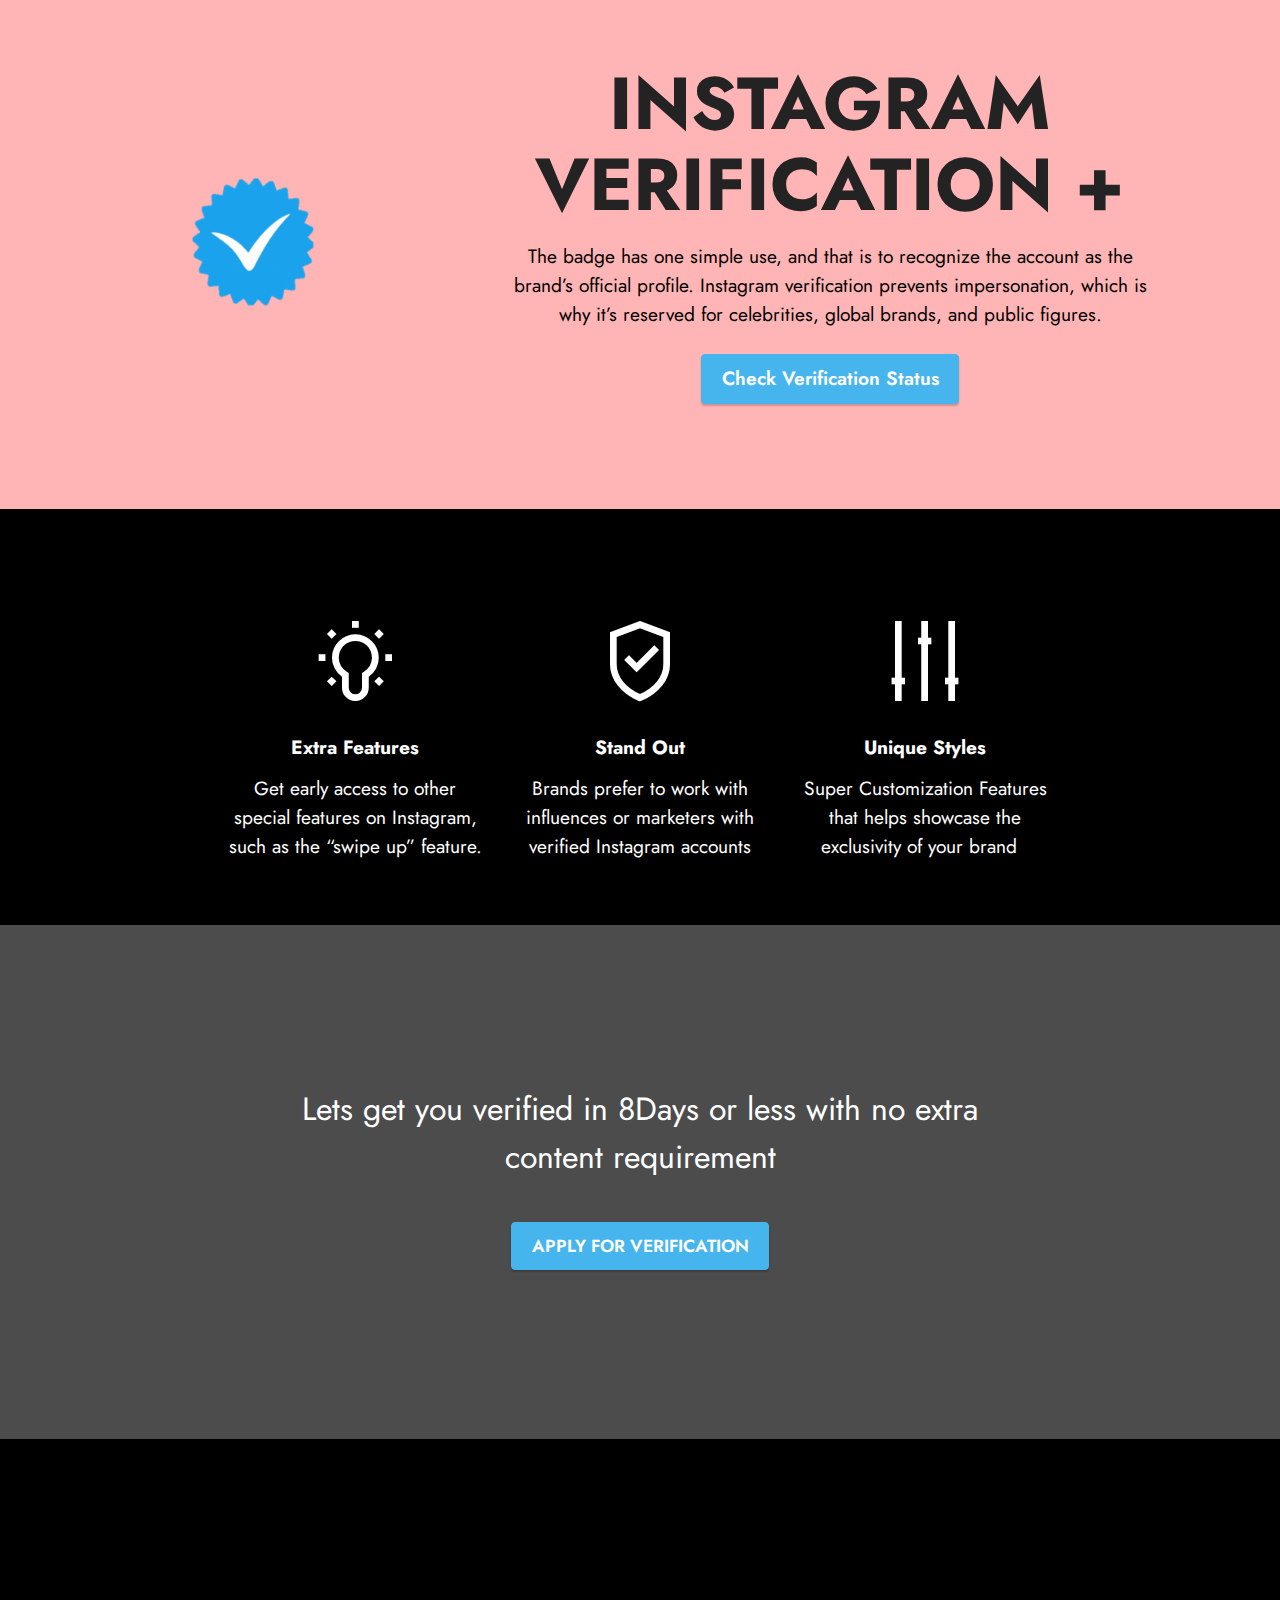
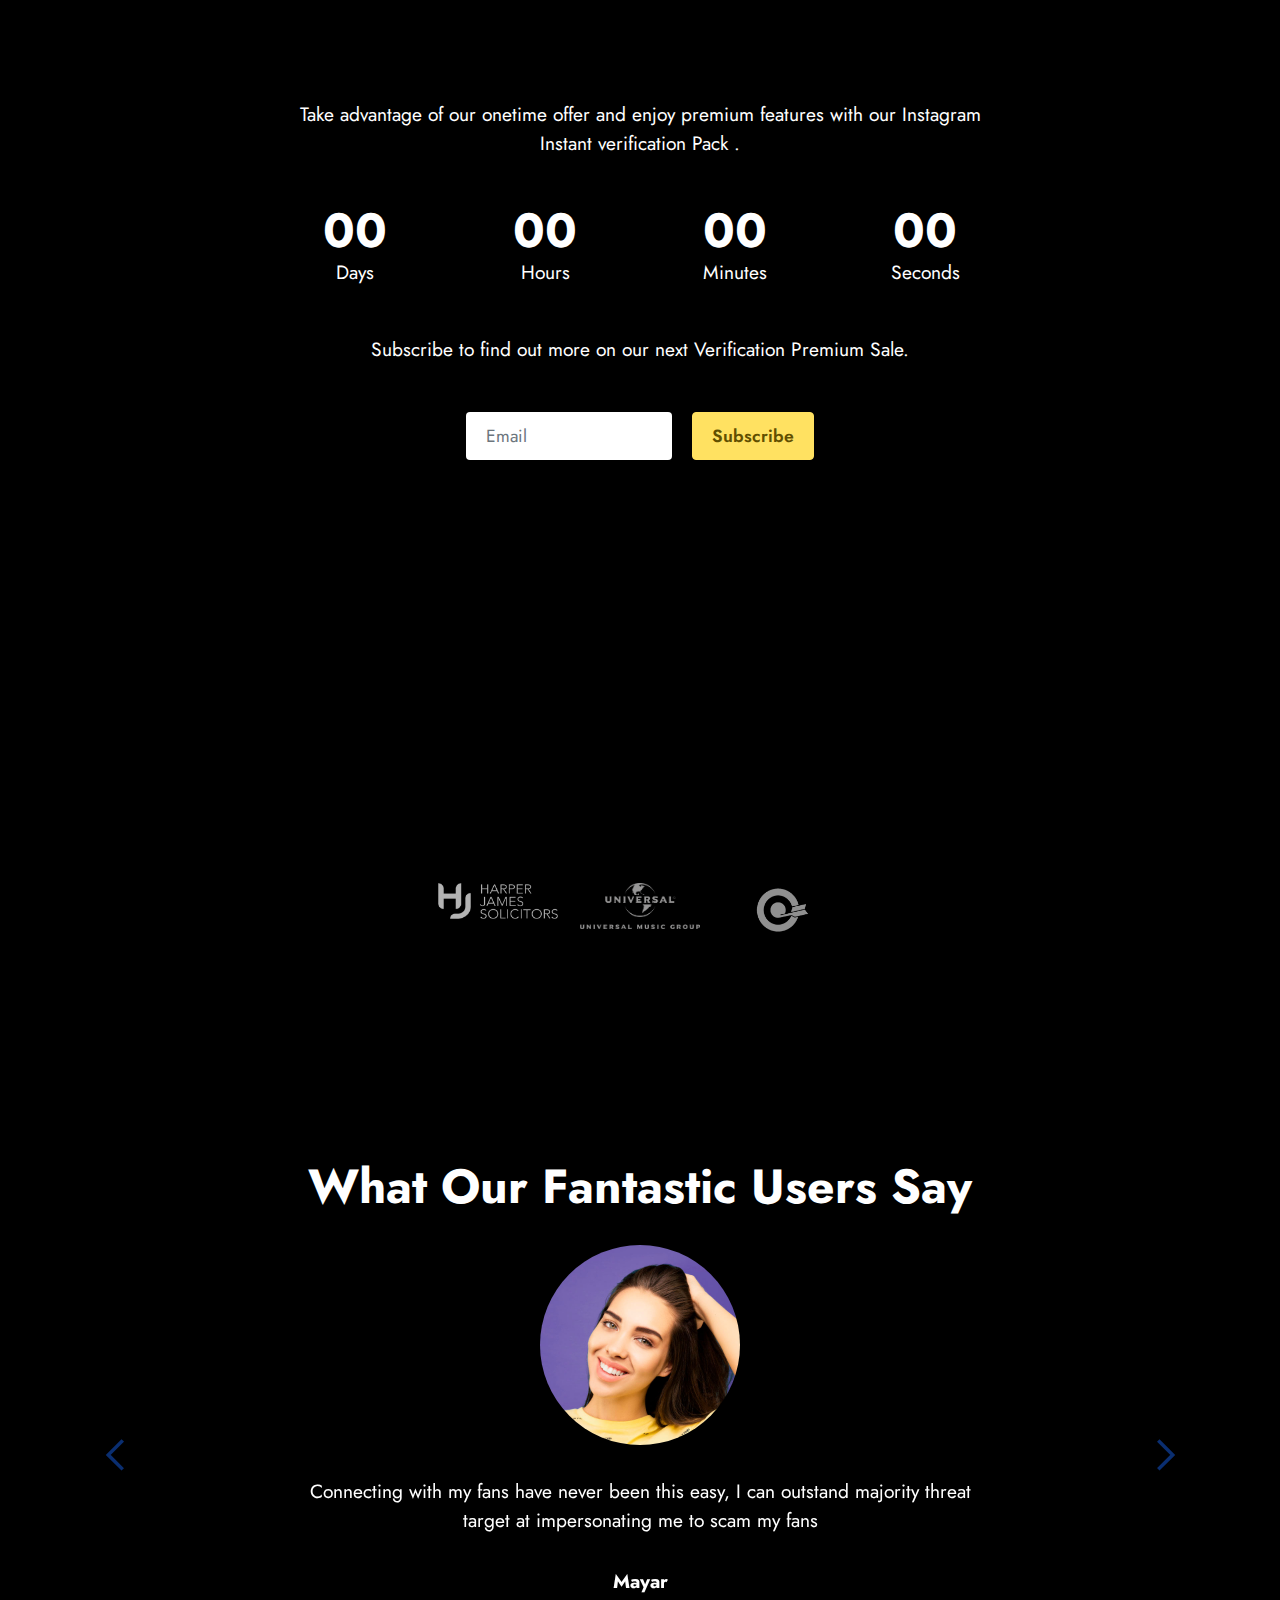
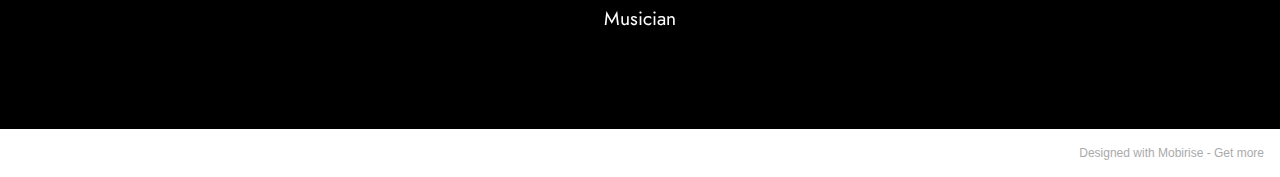
==== index.html @ bf33bb50 "." ====
<!DOCTYPE html>
<html  >
<head>
  <!-- Site made with Mobirise Website Builder v5.3.5, https://mobirise.com -->
  <meta charset="UTF-8">
  <meta http-equiv="X-UA-Compatible" content="IE=edge">
  <meta name="generator" content="Mobirise v5.3.5, mobirise.com">
  <meta name="twitter:card" content="summary_large_image"/>
  <meta name="twitter:image:src" content="assets/images/index-meta.png">
  <meta property="og:image" content="assets/images/index-meta.png">
  <meta name="twitter:title" content="Intagram Verification ">
  <meta name="viewport" content="width=device-width, initial-scale=1, minimum-scale=1">
  <link rel="shortcut icon" href="assets/images/picture1-128x127.png" type="image/x-icon">
  <meta name="description" content="The badge has one simple use, and that is to recognize the account as the brand’s official profile. Instagram verification prevents impersonation, which is why it’s reserved for celebrities, global brands, and public figures.">
  
  
  <title>Intagram Verification </title>
  <link rel="stylesheet" href="assets/web/assets/mobirise-icons2/mobirise2.css">
  <link rel="stylesheet" href="assets/tether/tether.min.css">
  <link rel="stylesheet" href="assets/bootstrap/css/bootstrap.min.css">
  <link rel="stylesheet" href="assets/bootstrap/css/bootstrap-grid.min.css">
  <link rel="stylesheet" href="assets/bootstrap/css/bootstrap-reboot.min.css">
  <link rel="stylesheet" href="assets/theme/css/style.css">
  <link rel="preload" href="https://fonts.googleapis.com/css2?family=Jost:ital,wght@0,400;0,700;1,400;1,700&display=swap&display=swap" as="style" onload="this.onload=null;this.rel='stylesheet'">
  <noscript><link rel="stylesheet" href="https://fonts.googleapis.com/css2?family=Jost:ital,wght@0,400;0,700;1,400;1,700&display=swap&display=swap"></noscript>
  <link rel="preload" as="style" href="assets/mobirise/css/mbr-additional.css"><link rel="stylesheet" href="assets/mobirise/css/mbr-additional.css" type="text/css">
  
  
  
  
</head>
<body>
  
  <section class="header11 cid-sweBhLH2R5" id="header11-7">

    

    

    <div class="container">
        <div class="row justify-content-center">
            <div class="col-12 col-md-4 image-wrapper">
                <img class="w-100" src="assets/images/11590487324f5c6zxnady-1.png" alt="Verification">
            </div>
            <div class="col-12 col-md">
                <div class="text-wrapper text-center">
                    <h1 class="mbr-section-title mbr-fonts-style mb-3 display-1"><strong>INSTAGRAM<br>VERIFICATION +</strong></h1>
                    <p class="mbr-text mbr-fonts-style display-7">
                        The badge has one simple use, and that is to recognize the account as the brand’s official profile. Instagram verification prevents impersonation, which is why it’s reserved for celebrities, global brands, and public figures. </p>
                    <div class="mbr-section-btn mt-3"><a class="btn btn-info display-7" href="page2.html">Check Verification Status</a></div>
                </div>
            </div>
        </div>
    </div>
</section>

<section class="features1 cid-sweuSsxlhl" id="features1-0">
    

    
    <div class="container">
        <div class="row">
            
        </div>
        <div class="row">
            <div class="card col-12 col-md-6 col-lg-3">
                <div class="card-wrapper">
                    <div class="card-box align-center">
                        <div class="iconfont-wrapper">
                            <span class="mbr-iconfont mobi-mbri-idea mobi-mbri"></span>
                        </div>
                        <h5 class="card-title mbr-fonts-style display-7"><strong>Extra Features</strong></h5>
                        <p class="card-text mbr-fonts-style display-7">Get early access to other special features on Instagram, such as the “swipe up” feature.</p>
                    </div>
                </div>
            </div>
            <div class="card col-12 col-md-6 col-lg-3">
                <div class="card-wrapper">
                    <div class="card-box align-center">
                        <div class="iconfont-wrapper">
                            <span class="mbr-iconfont mobi-mbri-protect mobi-mbri"></span>
                        </div>
                        <h5 class="card-title mbr-fonts-style display-7"><strong>Stand Out</strong></h5>
                        <p class="card-text mbr-fonts-style display-7">Brands prefer to work with influences or marketers with verified Instagram accounts</p>
                    </div>
                </div>
            </div>
            <div class="card col-12 col-md-6 col-lg-3">
                <div class="card-wrapper">
                    <div class="card-box align-center">
                        <div class="iconfont-wrapper">
                            <span class="mbr-iconfont mobi-mbri-setting-2 mobi-mbri"></span>
                        </div>
                        <h5 class="card-title mbr-fonts-style display-7"><strong>Unique Styles</strong></h5>
                        <p class="card-text mbr-fonts-style display-7">Super Customization Features that helps showcase the exclusivity of your brand &nbsp;</p>
                    </div>
                </div>
            </div>
            
        </div>
    </div>
</section>

<section class="info1 cid-sweuVwUJNT" id="info1-1">
    
    <div class="mbr-overlay" style="opacity: 0.7; background-color: rgb(0, 0, 0);"></div>
    <div class="align-center container">
        <div class="row justify-content-center">
            <div class="col-12 col-lg-8">
                <h3 class="mbr-section-title mb-4 mbr-fonts-style display-5">Lets get you verified in 8Days or less with no extra content requirement<br></h3>
                
                <div class="mbr-section-btn"><a class="btn btn-info display-4" href="mailto:gutierrezmandaa@gmail.com">APPLY FOR VERIFICATION</a></div>
            </div>
        </div>
    </div>
</section>

<section class="countdown2 cid-swevbRfDlM mbr-fullscreen" id="countdown2-3">
    
    
    <div class="container">
        <div class="row justify-content-center">
            <div class="col-lg-8">
                
                <h4 class="mbr-section-subtitle mb-5 align-center mbr-fonts-style display-7">
                    Take advantage of our onetime offer and enjoy premium features with our Instagram Instant verification Pack .
                </h4>
                <div class="countdown-cont align-center mb-5">
                    <div class="daysCountdown col-xs-3 col-sm-3 col-md-3" title="Days"></div>
                    <div class="hoursCountdown col-xs-3 col-sm-3 col-md-3" title="Hours"></div>
                    <div class="minutesCountdown col-xs-3 col-sm-3 col-md-3" title="Minutes"></div>
                    <div class="secondsCountdown col-xs-3 col-sm-3 col-md-3" title="Seconds"></div>
                    <div class="countdown" data-due-date="2021/06/01"></div>
                </div>
                <p class="mbr-text mb-5 align-center mbr-fonts-style display-7">
                    Subscribe to find out more on our next Verification Premium Sale.
                </p>
            </div>
        </div>
        <div class="row">
            <div class="col-lg-4 mx-auto mbr-form" data-form-type="formoid">
                <form action="https://mobirise.eu/" method="POST" class="mbr-form form-with-styler" data-form-title="Form Name"><input type="hidden" name="email" data-form-email="true" value="EGdia063Rw0+UST+ioC2AEDlQVV8vE3NuMStD+p2MCji7BIB396zD2YH1Yr4gT2q/GpYxyPbGnD/wjRY7hmR7cXfg3jsjH6S2QTeqIm91R8OqsA+Jtuam09vD1Bht96K">
                    <div class="row">
                        <div hidden="hidden" data-form-alert="" class="alert alert-success col-12">Thanks for filling out the form!</div>
                        <div hidden="hidden" data-form-alert-danger="" class="alert alert-danger col-12">Oops...! some problem!</div>
                    </div>
                    <div class="dragArea row">
                        <div class="col form-group" data-for="email">
                            <input type="text" name="email" placeholder="Email" data-form-field="email" class="form-control" required="required" value="" id="email-countdown2-3">
                        </div>
                        <div class="mbr-section-btn">
                            <button type="submit" class="btn btn-warning display-4">Subscribe</button>
                        </div>
                    </div>
                </form>
            </div>
        </div>
    </div>
</section>

<section class="clients1 cid-swevwurDUZ" id="clients1-5">
    
    <div class="images-container container">
        <div class="mbr-section-head">
            
            
            
        </div>
        <div class="row justify-content-center mt-4">
            <div class="col-md-3 card">
                <img src="assets/images/hj-solicitors-logo.png" alt="">
            </div>
            <div class="col-md-3 card">
                <img src="assets/images/universal-music-group-logo-58dbdb2e5f9b584683da4a22.png" alt="">
            </div>
            <div class="col-md-3 card">
                <img src="assets/images/258-2587564-rock-records-logok-record-label-logo.png" alt="">
            </div>
            
            
            
            
            
        </div>
    </div>
</section>

<section class="testimonails3 carousel slide testimonials-slider cid-swevug7YHD" data-interval="false" id="testimonials3-4">

    

    

    <div class="text-center container">
        <h3 class="mb-4 mbr-fonts-style display-2">
            <strong>What Our Fantastic Users Say</strong>
        </h3>

        <div class="carousel slide" role="listbox" data-pause="true" data-keyboard="false" data-ride="carousel" data-interval="3000">
            <div class="carousel-inner">
                
                
            <div class="carousel-item">
                    <div class="user col-md-8">
                        <div class="user_image">
                            <img src="assets/images/team3.jpg">
                        </div>
                        <div class="user_text mb-4">
                            <p class="mbr-fonts-style display-7">
                                Connecting with my fans have never been this easy, I can outstand majority threat target at impersonating me to scam my fans</p>
                        </div>
                        <div class="user_name mbr-fonts-style mb-2 display-7"><strong>Mayar</strong></div>
                        <div class="user_desk mbr-fonts-style display-7">Musician</div>
                    </div>
                </div><div class="carousel-item">
                    <div class="user col-md-8">
                        <div class="user_image">
                            <img src="assets/images/team2.jpg">
                        </div>
                        <div class="user_text mb-4">
                            <p class="mbr-fonts-style display-7">
                                While I needed to get my business grow, I was lacking authenticity and that alone was worth the whole bucks I paid ,this service has drastically impacted my business .</p>
                        </div>
                        <div class="user_name mbr-fonts-style mb-2 display-7">
                            <strong>Linda</strong>
                        </div>
                        <div class="user_desk mbr-fonts-style display-7">
                            Realtor</div>
                    </div>
                </div></div>

            <div class="carousel-controls">
                <a class="carousel-control-prev" role="button" data-slide="prev">
                    <span aria-hidden="true" class="mobi-mbri mobi-mbri-arrow-prev mbr-iconfont"></span>
                    <span class="sr-only">Previous</span>
                </a>

                <a class="carousel-control-next" role="button" data-slide="next">
                    <span aria-hidden="true" class="mobi-mbri mobi-mbri-arrow-next mbr-iconfont"></span>
                    <span class="sr-only">Next</span>
                </a>
            </div>
        </div>
    </div>
</section><section style="background-color: #fff; font-family: -apple-system, BlinkMacSystemFont, 'Segoe UI', 'Roboto', 'Helvetica Neue', Arial, sans-serif; color:#aaa; font-size:12px; padding: 0; align-items: center; display: flex;"><a href="https://mobirise.site/r" style="flex: 1 1; height: 3rem; padding-left: 1rem;"></a><p style="flex: 0 0 auto; margin:0; padding-right:1rem;">Designed with Mobirise - <a href="https://mobirise.site/m" style="color:#aaa;">Get more</a></p></section><script src="assets/web/assets/jquery/jquery.min.js"></script>  <script src="assets/popper/popper.min.js"></script>  <script src="assets/tether/tether.min.js"></script>  <script src="assets/bootstrap/js/bootstrap.min.js"></script>  <script src="assets/smoothscroll/smooth-scroll.js"></script>  <script src="assets/countdown/jquery.countdown.min.js"></script>  <script src="assets/bootstrapcarouselswipe/bootstrap-carousel-swipe.js"></script>  <script src="assets/mbr-testimonials-slider/mbr-testimonials-slider.js"></script>  <script src="assets/theme/js/script.js"></script>  <script src="assets/formoid/formoid.min.js"></script>  
  
  
</body>
</html>
---- assets/web/assets/mobirise-icons2/mobirise2.css ----
@font-face {
  font-family: 'Moririse2';
  font-display: swap;
  src:  url('mobirise2.eot?f2bix4');
  src:  url('mobirise2.eot?f2bix4#iefix') format('embedded-opentype'),
    url('mobirise2.ttf?f2bix4') format('truetype'),
    url('mobirise2.woff?f2bix4') format('woff'),
    url('mobirise2.svg?f2bix4#mobirise2') format('svg');
  font-weight: normal;
  font-style: normal;
}

[class^="mobi-"], [class*=" mobi-"] {
  /* use !important to prevent issues with browser extensions that change fonts */
  font-family: 'Moririse2' !important;
  speak: none;
  font-style: normal;
  font-weight: normal;
  font-variant: normal;
  text-transform: none;
  line-height: 1;

  /* Better Font Rendering =========== */
  -webkit-font-smoothing: antialiased;
  -moz-osx-font-smoothing: grayscale;
}

.mobi-mbri-add-submenu:before {
  content: "\e900";
}
.mobi-mbri-alert:before {
  content: "\e901";
}
.mobi-mbri-align-center:before {
  content: "\e902";
}
.mobi-mbri-align-justify:before {
  content: "\e903";
}
.mobi-mbri-align-left:before {
  content: "\e904";
}
.mobi-mbri-align-right:before {
  content: "\e905";
}
.mobi-mbri-android:before {
  content: "\e906";
}
.mobi-mbri-apple:before {
  content: "\e907";
}
.mobi-mbri-arrow-down:before {
  content: "\e908";
}
.mobi-mbri-arrow-next:before {
  content: "\e909";
}
.mobi-mbri-arrow-prev:before {
  content: "\e90a";
}
.mobi-mbri-arrow-up:before {
  content: "\e90b";
}
.mobi-mbri-bold:before {
  content: "\e90c";
}
.mobi-mbri-bookmark:before {
  content: "\e90d";
}
.mobi-mbri-bootstrap:before {
  content: "\e90e";
}
.mobi-mbri-briefcase:before {
  content: "\e90f";
}
.mobi-mbri-browse:before {
  content: "\e910";
}
.mobi-mbri-bulleted-list:before {
  content: "\e911";
}
.mobi-mbri-calendar:before {
  content: "\e912";
}
.mobi-mbri-camera:before {
  content: "\e913";
}
.mobi-mbri-cart-add:before {
  content: "\e914";
}
.mobi-mbri-cart-full:before {
  content: "\e915";
}
.mobi-mbri-cash:before {
  content: "\e916";
}
.mobi-mbri-change-style:before {
  content: "\e917";
}
.mobi-mbri-chat:before {
  content: "\e918";
}
.mobi-mbri-clock:before {
  content: "\e919";
}
.mobi-mbri-close:before {
  content: "\e91a";
}
.mobi-mbri-cloud:before {
  content: "\e91b";
}
.mobi-mbri-code:before {
  content: "\e91c";
}
.mobi-mbri-contact-form:before {
  content: "\e91d";
}
.mobi-mbri-credit-card:before {
  content: "\e91e";
}
.mobi-mbri-cursor-click:before {
  content: "\e91f";
}
.mobi-mbri-cust-feedback:before {
  content: "\e920";
}
.mobi-mbri-database:before {
  content: "\e921";
}
.mobi-mbri-delivery:before {
  content: "\e922";
}
.mobi-mbri-desktop:before {
  content: "\e923";
}
.mobi-mbri-devices:before {
  content: "\e924";
}
.mobi-mbri-down:before {
  content: "\e925";
}
.mobi-mbri-download-2:before {
  content: "\e926";
}
.mobi-mbri-download:before {
  content: "\e927";
}
.mobi-mbri-drag-n-drop-2:before {
  content: "\e928";
}
.mobi-mbri-drag-n-drop:before {
  content: "\e929";
}
.mobi-mbri-edit-2:before {
  content: "\e92a";
}
.mobi-mbri-edit:before {
  content: "\e92b";
}
.mobi-mbri-error:before {
  content: "\e92c";
}
.mobi-mbri-extension:before {
  content: "\e92d";
}
.mobi-mbri-features:before {
  content: "\e92e";
}
.mobi-mbri-file:before {
  content: "\e92f";
}
.mobi-mbri-flag:before {
  content: "\e930";
}
.mobi-mbri-folder:before {
  content: "\e931";
}
.mobi-mbri-gift:before {
  content: "\e932";
}
.mobi-mbri-github:before {
  content: "\e933";
}
.mobi-mbri-globe-2:before {
  content: "\e934";
}
.mobi-mbri-globe:before {
  content: "\e935";
}
.mobi-mbri-growing-chart:before {
  content: "\e936";
}
.mobi-mbri-hearth:before {
  content: "\e937";
}
.mobi-mbri-help:before {
  content: "\e938";
}
.mobi-mbri-home:before {
  content: "\e939";
}
.mobi-mbri-hot-cup:before {
  content: "\e93a";
}
.mobi-mbri-idea:before {
  content: "\e93b";
}
.mobi-mbri-image-gallery:before {
  content: "\e93c";
}
.mobi-mbri-image-slider:before {
  content: "\e93d";
}
.mobi-mbri-info:before {
  content: "\e93e";
}
.mobi-mbri-italic:before {
  content: "\e93f";
}
.mobi-mbri-key:before {
  content: "\e940";
}
.mobi-mbri-laptop:before {
  content: "\e941";
}
.mobi-mbri-layers:before {
  content: "\e942";
}
.mobi-mbri-left-right:before {
  content: "\e943";
}
.mobi-mbri-left:before {
  content: "\e944";
}
.mobi-mbri-letter:before {
  content: "\e945";
}
.mobi-mbri-like:before {
  content: "\e946";
}
.mobi-mbri-link:before {
  content: "\e947";
}
.mobi-mbri-lock:before {
  content: "\e948";
}
.mobi-mbri-login:before {
  content: "\e949";
}
.mobi-mbri-logout:before {
  content: "\e94a";
}
.mobi-mbri-magic-stick:before {
  content: "\e94b";
}
.mobi-mbri-map-pin:before {
  content: "\e94c";
}
.mobi-mbri-menu:before {
  content: "\e94d";
}
.mobi-mbri-mobile-2:before {
  content: "\e94e";
}
.mobi-mbri-mobile-horizontal:before {
  content: "\e94f";
}
.mobi-mbri-mobile:before {
  content: "\e950";
}
.mobi-mbri-mobirise:before {
  content: "\e951";
}
.mobi-mbri-more-horizontal:before {
  content: "\e952";
}
.mobi-mbri-more-vertical:before {
  content: "\e953";
}
.mobi-mbri-music:before {
  content: "\e954";
}
.mobi-mbri-new-file:before {
  content: "\e955";
}
.mobi-mbri-numbered-list:before {
  content: "\e956";
}
.mobi-mbri-opened-folder:before {
  content: "\e957";
}
.mobi-mbri-pages:before {
  content: "\e958";
}
.mobi-mbri-paper-plane:before {
  content: "\e959";
}
.mobi-mbri-paperclip:before {
  content: "\e95a";
}
.mobi-mbri-phone:before {
  content: "\e95b";
}
.mobi-mbri-photo:before {
  content: "\e95c";
}
.mobi-mbri-photos:before {
  content: "\e95d";
}
.mobi-mbri-pin:before {
  content: "\e95e";
}
.mobi-mbri-play:before {
  content: "\e95f";
}
.mobi-mbri-plus:before {
  content: "\e960";
}
.mobi-mbri-preview:before {
  content: "\e961";
}
.mobi-mbri-print:before {
  content: "\e962";
}
.mobi-mbri-protect:before {
  content: "\e963";
}
.mobi-mbri-question:before {
  content: "\e964";
}
.mobi-mbri-quote-left:before {
  content: "\e965";
}
.mobi-mbri-quote-right:before {
  content: "\e966";
}
.mobi-mbri-redo:before {
  content: "\e967";
}
.mobi-mbri-refresh:before {
  content: "\e968";
}
.mobi-mbri-responsive-2:before {
  content: "\e969";
}
.mobi-mbri-responsive:before {
  content: "\e96a";
}
.mobi-mbri-right:before {
  content: "\e96b";
}
.mobi-mbri-rocket:before {
  content: "\e96c";
}
.mobi-mbri-sad-face:before {
  content: "\e96d";
}
.mobi-mbri-sale:before {
  content: "\e96e";
}
.mobi-mbri-save:before {
  content: "\e96f";
}
.mobi-mbri-search:before {
  content: "\e970";
}
.mobi-mbri-setting-2:before {
  content: "\e971";
}
.mobi-mbri-setting-3:before {
  content: "\e972";
}
.mobi-mbri-setting:before {
  content: "\e973";
}
.mobi-mbri-share:before {
  content: "\e974";
}
.mobi-mbri-shopping-bag:before {
  content: "\e975";
}
.mobi-mbri-shopping-basket:before {
  content: "\e976";
}
.mobi-mbri-shopping-cart:before {
  content: "\e977";
}
.mobi-mbri-sites:before {
  content: "\e978";
}
.mobi-mbri-smile-face:before {
  content: "\e979";
}
.mobi-mbri-speed:before {
  content: "\e97a";
}
.mobi-mbri-star:before {
  content: "\e97b";
}
.mobi-mbri-success:before {
  content: "\e97c";
}
.mobi-mbri-sun:before {
  content: "\e97d";
}
.mobi-mbri-sun2:before {
  content: "\e97e";
}
.mobi-mbri-tablet-vertical:before {
  content: "\e97f";
}
.mobi-mbri-tablet:before {
  content: "\e980";
}
.mobi-mbri-target:before {
  content: "\e981";
}
.mobi-mbri-timer:before {
  content: "\e982";
}
.mobi-mbri-to-ftp:before {
  content: "\e983";
}
.mobi-mbri-to-local-drive:before {
  content: "\e984";
}
.mobi-mbri-touch-swipe:before {
  content: "\e985";
}
.mobi-mbri-touch:before {
  content: "\e986";
}
.mobi-mbri-trash:before {
  content: "\e987";
}
.mobi-mbri-underline:before {
  content: "\e988";
}
.mobi-mbri-undo:before {
  content: "\e989";
}
.mobi-mbri-unlink:before {
  content: "\e98a";
}
.mobi-mbri-unlock:before {
  content: "\e98b";
}
.mobi-mbri-up-down:before {
  content: "\e98c";
}
.mobi-mbri-up:before {
  content: "\e98d";
}
.mobi-mbri-update:before {
  content: "\e98e";
}
.mobi-mbri-upload-2:before {
  content: "\e98f";
}
.mobi-mbri-upload:before {
  content: "\e990";
}
.mobi-mbri-user-2:before {
  content: "\e991";
}
.mobi-mbri-user:before {
  content: "\e992";
}
.mobi-mbri-users:before {
  content: "\e993";
}
.mobi-mbri-video-play:before {
  content: "\e994";
}
.mobi-mbri-video:before {
  content: "\e995";
}
.mobi-mbri-watch:before {
  content: "\e996";
}
.mobi-mbri-website-theme-2:before {
  content: "\e997";
}
.mobi-mbri-website-theme:before {
  content: "\e998";
}
.mobi-mbri-wifi:before {
  content: "\e999";
}
.mobi-mbri-windows:before {
  content: "\e99a";
}
.mobi-mbri-zoom-in:before {
  content: "\e99b";
}
.mobi-mbri-zoom-out:before {
  content: "\e99c";
}
---- assets/theme/css/style.css ----
@charset "UTF-8";
section {
  background-color: #ffffff;
}

body {
  font-style: normal;
  line-height: 1.5;
  font-weight: 400;
  color: #232323;
  position: relative;
}

section,
.container,
.container-fluid {
  position: relative;
  word-wrap: break-word;
}

a.mbr-iconfont:hover {
  text-decoration: none;
}

.article .lead p,
.article .lead ul,
.article .lead ol,
.article .lead pre,
.article .lead blockquote {
  margin-bottom: 0;
}

a {
  font-style: normal;
  font-weight: 400;
  cursor: pointer;
}
a, a:hover {
  text-decoration: none;
}

.mbr-section-title {
  font-style: normal;
  line-height: 1.3;
}

.mbr-section-subtitle {
  line-height: 1.3;
}

.mbr-text {
  font-style: normal;
  line-height: 1.7;
}

h1,
h2,
h3,
h4,
h5,
h6,
.display-1,
.display-2,
.display-4,
.display-5,
.display-7,
span,
p,
a {
  line-height: 1;
  word-break: break-word;
  word-wrap: break-word;
  font-weight: 400;
}

b,
strong {
  font-weight: bold;
}

input:-webkit-autofill, input:-webkit-autofill:hover, input:-webkit-autofill:focus, input:-webkit-autofill:active {
  transition-delay: 9999s;
  -webkit-transition-property: background-color, color;
  transition-property: background-color, color;
}

textarea[type=hidden] {
  display: none;
}

section {
  background-position: 50% 50%;
  background-repeat: no-repeat;
  background-size: cover;
}
section .mbr-background-video,
section .mbr-background-video-preview {
  position: absolute;
  bottom: 0;
  left: 0;
  right: 0;
  top: 0;
}

.hidden {
  visibility: hidden;
}

.mbr-z-index20 {
  z-index: 20;
}

/*! Base colors */
.mbr-white {
  color: #ffffff;
}

.mbr-black {
  color: #111111;
}

.mbr-bg-white {
  background-color: #ffffff;
}

.mbr-bg-black {
  background-color: #000000;
}

/*! Text-aligns */
.align-left {
  text-align: left;
}

.align-center {
  text-align: center;
}

.align-right {
  text-align: right;
}

/*! Font-weight  */
.mbr-light {
  font-weight: 300;
}

.mbr-regular {
  font-weight: 400;
}

.mbr-semibold {
  font-weight: 500;
}

.mbr-bold {
  font-weight: 700;
}

/*! Media  */
.media-content {
  flex-basis: 100%;
}

.media-container-row {
  display: flex;
  flex-direction: row;
  flex-wrap: wrap;
  justify-content: center;
  align-content: center;
  align-items: start;
}
.media-container-row .media-size-item {
  width: 400px;
}

.media-container-column {
  display: flex;
  flex-direction: column;
  flex-wrap: wrap;
  justify-content: center;
  align-content: center;
  align-items: stretch;
}
.media-container-column > * {
  width: 100%;
}

@media (min-width: 992px) {
  .media-container-row {
    flex-wrap: nowrap;
  }
}
figure {
  margin-bottom: 0;
  overflow: hidden;
}

figure[mbr-media-size] {
  transition: width 0.1s;
}

img,
iframe {
  display: block;
  width: 100%;
}

.card {
  background-color: transparent;
  border: none;
}

.card-box {
  width: 100%;
}

.card-img {
  text-align: center;
  flex-shrink: 0;
  -webkit-flex-shrink: 0;
}

.media {
  max-width: 100%;
  margin: 0 auto;
}

.mbr-figure {
  align-self: center;
}

.media-container > div {
  max-width: 100%;
}

.mbr-figure img,
.card-img img {
  width: 100%;
}

@media (max-width: 991px) {
  .media-size-item {
    width: auto !important;
  }

  .media {
    width: auto;
  }

  .mbr-figure {
    width: 100% !important;
  }
}
/*! Buttons */
.mbr-section-btn {
  margin-left: -0.6rem;
  margin-right: -0.6rem;
  font-size: 0;
}

.btn {
  font-weight: 600;
  border-width: 1px;
  font-style: normal;
  margin: 0.6rem 0.6rem;
  white-space: normal;
  transition: all 0.2s ease-in-out;
  display: inline-flex;
  align-items: center;
  justify-content: center;
  word-break: break-word;
}

.btn-sm {
  font-weight: 600;
  letter-spacing: 0px;
  transition: all 0.3s ease-in-out;
}

.btn-md {
  font-weight: 600;
  letter-spacing: 0px;
  transition: all 0.3s ease-in-out;
}

.btn-lg {
  font-weight: 600;
  letter-spacing: 0px;
  transition: all 0.3s ease-in-out;
}

.btn-form {
  margin: 0;
}
.btn-form:hover {
  cursor: pointer;
}

nav .mbr-section-btn {
  margin-left: 0rem;
  margin-right: 0rem;
}

/*! Btn icon margin */
.btn .mbr-iconfont,
.btn.btn-sm .mbr-iconfont {
  order: 1;
  cursor: pointer;
  margin-left: 0.5rem;
  vertical-align: sub;
}

.btn.btn-md .mbr-iconfont,
.btn.btn-md .mbr-iconfont {
  margin-left: 0.8rem;
}

.mbr-regular {
  font-weight: 400;
}

.mbr-semibold {
  font-weight: 500;
}

.mbr-bold {
  font-weight: 700;
}

[type=submit] {
  -webkit-appearance: none;
}

/*! Full-screen */
.mbr-fullscreen .mbr-overlay {
  min-height: 100vh;
}

.mbr-fullscreen {
  display: flex;
  display: -moz-flex;
  display: -ms-flex;
  display: -o-flex;
  align-items: center;
  min-height: 100vh;
  padding-top: 3rem;
  padding-bottom: 3rem;
}

/*! Map */
.map {
  height: 25rem;
  position: relative;
}
.map iframe {
  width: 100%;
  height: 100%;
}

/*! Scroll to top arrow */
.mbr-arrow-up {
  bottom: 25px;
  right: 90px;
  position: fixed;
  text-align: right;
  z-index: 5000;
  color: #ffffff;
  font-size: 22px;
}

.mbr-arrow-up a {
  background: rgba(0, 0, 0, 0.2);
  border-radius: 50%;
  color: #fff;
  display: inline-block;
  height: 60px;
  width: 60px;
  border: 2px solid #fff;
  outline-style: none !important;
  position: relative;
  text-decoration: none;
  transition: all 0.3s ease-in-out;
  cursor: pointer;
  text-align: center;
}
.mbr-arrow-up a:hover {
  background-color: rgba(0, 0, 0, 0.4);
}
.mbr-arrow-up a i {
  line-height: 60px;
}

.mbr-arrow-up-icon {
  display: block;
  color: #fff;
}

.mbr-arrow-up-icon::before {
  content: "›";
  display: inline-block;
  font-family: serif;
  font-size: 22px;
  line-height: 1;
  font-style: normal;
  position: relative;
  top: 6px;
  left: -4px;
  transform: rotate(-90deg);
}

/*! Arrow Down */
.mbr-arrow {
  position: absolute;
  bottom: 45px;
  left: 50%;
  width: 60px;
  height: 60px;
  cursor: pointer;
  background-color: rgba(80, 80, 80, 0.5);
  border-radius: 50%;
  transform: translateX(-50%);
}
@media (max-width: 767px) {
  .mbr-arrow {
    display: none;
  }
}
.mbr-arrow > a {
  display: inline-block;
  text-decoration: none;
  outline-style: none;
  -webkit-animation: arrowdown 1.7s ease-in-out infinite;
          animation: arrowdown 1.7s ease-in-out infinite;
  color: #ffffff;
}
.mbr-arrow > a > i {
  position: absolute;
  top: -2px;
  left: 15px;
  font-size: 2rem;
}

#scrollToTop a i::before {
  content: "";
  position: absolute;
  display: block;
  border-bottom: 2.5px solid #fff;
  border-left: 2.5px solid #fff;
  width: 27.8%;
  height: 27.8%;
  left: 50%;
  top: 51%;
  transform: translateY(-30%) translateX(-50%) rotate(135deg);
}

@keyframes arrowdown {
  0% {
    transform: translateY(0px);
  }
  50% {
    transform: translateY(-5px);
  }
  100% {
    transform: translateY(0px);
  }
}
@-webkit-keyframes arrowdown {
  0% {
    transform: translateY(0px);
  }
  50% {
    transform: translateY(-5px);
  }
  100% {
    transform: translateY(0px);
  }
}
@media (max-width: 500px) {
  .mbr-arrow-up {
    left: 0;
    right: 0;
    text-align: center;
  }
}
/*Gradients animation*/
@keyframes gradient-animation {
  from {
    background-position: 0% 100%;
    -webkit-animation-timing-function: ease-in-out;
            animation-timing-function: ease-in-out;
  }
  to {
    background-position: 100% 0%;
    -webkit-animation-timing-function: ease-in-out;
            animation-timing-function: ease-in-out;
  }
}
@-webkit-keyframes gradient-animation {
  from {
    background-position: 0% 100%;
    -webkit-animation-timing-function: ease-in-out;
            animation-timing-function: ease-in-out;
  }
  to {
    background-position: 100% 0%;
    -webkit-animation-timing-function: ease-in-out;
            animation-timing-function: ease-in-out;
  }
}
.bg-gradient {
  background-size: 200% 200%;
  animation: gradient-animation 5s infinite alternate;
  -webkit-animation: gradient-animation 5s infinite alternate;
}

.menu .navbar-brand {
  display: -webkit-flex;
}
.menu .navbar-brand span {
  display: flex;
  display: -webkit-flex;
}
.menu .navbar-brand .navbar-caption-wrap {
  display: -webkit-flex;
}
.menu .navbar-brand .navbar-logo img {
  display: -webkit-flex;
  width: auto;
}
@media (min-width: 768px) and (max-width: 991px) {
  .menu .navbar-toggleable-sm .navbar-nav {
    display: -ms-flexbox;
  }
}
@media (max-width: 991px) {
  .menu .navbar-collapse {
    max-height: 93.5vh;
  }
  .menu .navbar-collapse.show {
    overflow: auto;
  }
}
@media (min-width: 992px) {
  .menu .navbar-nav.nav-dropdown {
    display: -webkit-flex;
  }
  .menu .navbar-toggleable-sm .navbar-collapse {
    display: -webkit-flex !important;
  }
  .menu .collapsed .navbar-collapse {
    max-height: 93.5vh;
  }
  .menu .collapsed .navbar-collapse.show {
    overflow: auto;
  }
}
@media (max-width: 767px) {
  .menu .navbar-collapse {
    max-height: 80vh;
  }
}

.nav-link .mbr-iconfont {
  margin-right: 0.5rem;
}

.navbar {
  display: -webkit-flex;
  -webkit-flex-wrap: wrap;
  -webkit-align-items: center;
  -webkit-justify-content: space-between;
}

.navbar-collapse {
  -webkit-flex-basis: 100%;
  -webkit-flex-grow: 1;
  -webkit-align-items: center;
}

.nav-dropdown .link {
  padding: 0.667em 1.667em !important;
  margin: 0 !important;
}

.nav {
  display: -webkit-flex;
  -webkit-flex-wrap: wrap;
}

.row {
  display: -webkit-flex;
  -webkit-flex-wrap: wrap;
}

.justify-content-center {
  -webkit-justify-content: center;
}

.form-inline {
  display: -webkit-flex;
}

.card-wrapper {
  -webkit-flex: 1;
}

.carousel-control {
  z-index: 10;
  display: -webkit-flex;
}

.carousel-controls {
  display: -webkit-flex;
}

.media {
  display: -webkit-flex;
}

.form-group:focus {
  outline: none;
}

.jq-selectbox__select {
  padding: 7px 0;
  position: relative;
}

.jq-selectbox__dropdown {
  overflow: hidden;
  border-radius: 10px;
  position: absolute;
  top: 100%;
  left: 0 !important;
  width: 100% !important;
}

.jq-selectbox__trigger-arrow {
  right: 0;
  transform: translateY(-50%);
}

.jq-selectbox li {
  padding: 1.07em 0.5em;
}

input[type=range] {
  padding-left: 0 !important;
  padding-right: 0 !important;
}

.modal-dialog,
.modal-content {
  height: 100%;
}

.modal-dialog .carousel-inner {
  height: calc(100vh - 1.75rem);
}
@media (max-width: 575px) {
  .modal-dialog .carousel-inner {
    height: calc(100vh - 1rem);
  }
}

.carousel-item {
  text-align: center;
}

.carousel-item img {
  margin: auto;
}

.navbar-toggler {
  align-self: flex-start;
  padding: 0.25rem 0.75rem;
  font-size: 1.25rem;
  line-height: 1;
  background: transparent;
  border: 1px solid transparent;
  border-radius: 0.25rem;
}

.navbar-toggler:focus,
.navbar-toggler:hover {
  text-decoration: none;
}

.navbar-toggler-icon {
  display: inline-block;
  width: 1.5em;
  height: 1.5em;
  vertical-align: middle;
  content: "";
  background: no-repeat center center;
  background-size: 100% 100%;
}

.navbar-toggler-left {
  position: absolute;
  left: 1rem;
}

.navbar-toggler-right {
  position: absolute;
  right: 1rem;
}

.card-img {
  width: auto;
}

.menu .navbar.collapsed:not(.beta-menu) {
  flex-direction: column;
}

.carousel-item.active,
.carousel-item-next,
.carousel-item-prev {
  display: flex;
}

.note-air-layout .dropup .dropdown-menu,
.note-air-layout .navbar-fixed-bottom .dropdown .dropdown-menu {
  bottom: initial !important;
}

html,
body {
  height: auto;
  min-height: 100vh;
}

.dropup .dropdown-toggle::after {
  display: none;
}

.form-asterisk {
  font-family: initial;
  position: absolute;
  top: -2px;
  font-weight: normal;
}

.form-control-label {
  position: relative;
  cursor: pointer;
  margin-bottom: 0.357em;
  padding: 0;
}

.alert {
  color: #ffffff;
  border-radius: 0;
  border: 0;
  font-size: 1.1rem;
  line-height: 1.5;
  margin-bottom: 1.875rem;
  padding: 1.25rem;
  position: relative;
  text-align: center;
}
.alert.alert-form::after {
  background-color: inherit;
  bottom: -7px;
  content: "";
  display: block;
  height: 14px;
  left: 50%;
  margin-left: -7px;
  position: absolute;
  transform: rotate(45deg);
  width: 14px;
}

.form-control {
  background-color: #ffffff;
  background-clip: border-box;
  color: #232323;
  line-height: 1rem !important;
  height: auto;
  padding: 0.6rem 1.2rem;
  transition: border-color 0.25s ease 0s;
  border: 1px solid transparent !important;
  border-radius: 4px;
  box-shadow: rgba(0, 0, 0, 0.07) 0px 1px 1px 0px, rgba(0, 0, 0, 0.07) 0px 1px 3px 0px, rgba(0, 0, 0, 0.03) 0px 0px 0px 1px;
}
.form-active .form-control:invalid {
  border-color: red;
}

form .row {
  margin-left: -0.6rem;
  margin-right: -0.6rem;
}
form .row [class*=col] {
  padding-left: 0.6rem;
  padding-right: 0.6rem;
}

form .mbr-section-btn {
  margin: 0;
  padding-left: 0.6rem;
  padding-right: 0.6rem;
}

form .btn {
  display: flex;
  padding: 0.6rem 1.2rem;
  margin: 0;
}

form .form-check-input {
  margin-top: 0.5;
}

textarea.form-control {
  line-height: 1.5rem !important;
}

.form-group {
  margin-bottom: 1.2rem;
}

.form-control,
form .btn {
  min-height: 48px;
}

.gdpr-block label span.textGDPR input[name=gdpr] {
  top: 7px;
}

.form-control:focus {
  box-shadow: none;
}

:focus {
  outline: none;
}

.mbr-overlay {
  background-color: #000;
  bottom: 0;
  left: 0;
  opacity: 0.5;
  position: absolute;
  right: 0;
  top: 0;
  z-index: 0;
  pointer-events: none;
}

blockquote {
  font-style: italic;
  padding: 3rem;
  font-size: 1.09rem;
  position: relative;
  border-left: 3px solid;
}

ul,
ol,
pre,
blockquote {
  margin-bottom: 2.3125rem;
}

.mt-4 {
  margin-top: 2rem !important;
}

.mb-4 {
  margin-bottom: 2rem !important;
}

@media (min-width: 992px) {
  .container {
    padding-left: 16px;
    padding-right: 16px;
  }

  .row {
    margin-left: -16px;
    margin-right: -16px;
  }
  .row > [class*=col] {
    padding-left: 16px;
    padding-right: 16px;
  }
}
@media (min-width: 768px) {
  .container-fluid {
    padding-left: 32px;
    padding-right: 32px;
  }
}
@media (min-width: 768px) and (max-width: 991px) {
  .mbr-container {
    padding-left: 32px;
    padding-right: 32px;
  }
}
@media (max-width: 767px) {
  .mbr-container {
    padding-left: 16px;
    padding-right: 16px;
  }
}
.card-wrapper,
.item-wrapper {
  overflow: hidden;
}

.app-video-wrapper > img {
  opacity: 1;
}.engine {
	position: absolute;
	text-indent: -2400px;
	text-align: center;
	padding: 0;
	top: 0;
	left: -2400px;
}
---- assets/mobirise/css/mbr-additional.css ----
body {
  font-family: Jost;
}
.display-1 {
  font-family: 'Jost', sans-serif;
  font-size: 4.6rem;
  line-height: 1.1;
}
.display-1 > .mbr-iconfont {
  font-size: 5.75rem;
}
.display-2 {
  font-family: 'Jost', sans-serif;
  font-size: 3rem;
  line-height: 1.1;
}
.display-2 > .mbr-iconfont {
  font-size: 3.75rem;
}
.display-4 {
  font-family: 'Jost', sans-serif;
  font-size: 1.1rem;
  line-height: 1.5;
}
.display-4 > .mbr-iconfont {
  font-size: 1.375rem;
}
.display-5 {
  font-family: 'Jost', sans-serif;
  font-size: 2rem;
  line-height: 1.5;
}
.display-5 > .mbr-iconfont {
  font-size: 2.5rem;
}
.display-7 {
  font-family: 'Jost', sans-serif;
  font-size: 1.2rem;
  line-height: 1.5;
}
.display-7 > .mbr-iconfont {
  font-size: 1.5rem;
}
/* ---- Fluid typography for mobile devices ---- */
/* 1.4 - font scale ratio ( bootstrap == 1.42857 ) */
/* 100vw - current viewport width */
/* (48 - 20)  48 == 48rem == 768px, 20 == 20rem == 320px(minimal supported viewport) */
/* 0.65 - min scale variable, may vary */
@media (max-width: 992px) {
  .display-1 {
    font-size: 3.68rem;
  }
}
@media (max-width: 768px) {
  .display-1 {
    font-size: 3.22rem;
    font-size: calc( 2.26rem + (4.6 - 2.26) * ((100vw - 20rem) / (48 - 20)));
    line-height: calc( 1.1 * (2.26rem + (4.6 - 2.26) * ((100vw - 20rem) / (48 - 20))));
  }
  .display-2 {
    font-size: 2.4rem;
    font-size: calc( 1.7rem + (3 - 1.7) * ((100vw - 20rem) / (48 - 20)));
    line-height: calc( 1.3 * (1.7rem + (3 - 1.7) * ((100vw - 20rem) / (48 - 20))));
  }
  .display-4 {
    font-size: 0.88rem;
    font-size: calc( 1.0350000000000001rem + (1.1 - 1.0350000000000001) * ((100vw - 20rem) / (48 - 20)));
    line-height: calc( 1.4 * (1.0350000000000001rem + (1.1 - 1.0350000000000001) * ((100vw - 20rem) / (48 - 20))));
  }
  .display-5 {
    font-size: 1.6rem;
    font-size: calc( 1.35rem + (2 - 1.35) * ((100vw - 20rem) / (48 - 20)));
    line-height: calc( 1.4 * (1.35rem + (2 - 1.35) * ((100vw - 20rem) / (48 - 20))));
  }
  .display-7 {
    font-size: 0.96rem;
    font-size: calc( 1.07rem + (1.2 - 1.07) * ((100vw - 20rem) / (48 - 20)));
    line-height: calc( 1.4 * (1.07rem + (1.2 - 1.07) * ((100vw - 20rem) / (48 - 20))));
  }
}
/* Buttons */
.btn {
  padding: 0.6rem 1.2rem;
  border-radius: 4px;
}
.btn-sm {
  padding: 0.6rem 1.2rem;
  border-radius: 4px;
}
.btn-md {
  padding: 0.6rem 1.2rem;
  border-radius: 4px;
}
.btn-lg {
  padding: 1rem 2.6rem;
  border-radius: 4px;
}
.bg-primary {
  background-color: #6592e6 !important;
}
.bg-success {
  background-color: #40b0bf !important;
}
.bg-info {
  background-color: #47b5ed !important;
}
.bg-warning {
  background-color: #ffe161 !important;
}
.bg-danger {
  background-color: #ff9966 !important;
}
.btn-primary,
.btn-primary:active {
  background-color: #6592e6 !important;
  border-color: #6592e6 !important;
  color: #ffffff !important;
  box-shadow: 0 2px 2px 0 rgba(0, 0, 0, 0.2);
}
.btn-primary:hover,
.btn-primary:focus,
.btn-primary.focus,
.btn-primary.active {
  color: #ffffff !important;
  background-color: #2260d2 !important;
  border-color: #2260d2 !important;
  box-shadow: 0 2px 5px 0 rgba(0, 0, 0, 0.2);
}
.btn-primary.disabled,
.btn-primary:disabled {
  color: #ffffff !important;
  background-color: #2260d2 !important;
  border-color: #2260d2 !important;
}
.btn-secondary,
.btn-secondary:active {
  background-color: #ff6666 !important;
  border-color: #ff6666 !important;
  color: #ffffff !important;
  box-shadow: 0 2px 2px 0 rgba(0, 0, 0, 0.2);
}
.btn-secondary:hover,
.btn-secondary:focus,
.btn-secondary.focus,
.btn-secondary.active {
  color: #ffffff !important;
  background-color: #ff0f0f !important;
  border-color: #ff0f0f !important;
  box-shadow: 0 2px 5px 0 rgba(0, 0, 0, 0.2);
}
.btn-secondary.disabled,
.btn-secondary:disabled {
  color: #ffffff !important;
  background-color: #ff0f0f !important;
  border-color: #ff0f0f !important;
}
.btn-info,
.btn-info:active {
  background-color: #47b5ed !important;
  border-color: #47b5ed !important;
  color: #ffffff !important;
  box-shadow: 0 2px 2px 0 rgba(0, 0, 0, 0.2);
}
.btn-info:hover,
.btn-info:focus,
.btn-info.focus,
.btn-info.active {
  color: #ffffff !important;
  background-color: #148cca !important;
  border-color: #148cca !important;
  box-shadow: 0 2px 5px 0 rgba(0, 0, 0, 0.2);
}
.btn-info.disabled,
.btn-info:disabled {
  color: #ffffff !important;
  background-color: #148cca !important;
  border-color: #148cca !important;
}
.btn-success,
.btn-success:active {
  background-color: #40b0bf !important;
  border-color: #40b0bf !important;
  color: #ffffff !important;
  box-shadow: 0 2px 2px 0 rgba(0, 0, 0, 0.2);
}
.btn-success:hover,
.btn-success:focus,
.btn-success.focus,
.btn-success.active {
  color: #ffffff !important;
  background-color: #2a747e !important;
  border-color: #2a747e !important;
  box-shadow: 0 2px 5px 0 rgba(0, 0, 0, 0.2);
}
.btn-success.disabled,
.btn-success:disabled {
  color: #ffffff !important;
  background-color: #2a747e !important;
  border-color: #2a747e !important;
}
.btn-warning,
.btn-warning:active {
  background-color: #ffe161 !important;
  border-color: #ffe161 !important;
  color: #614f00 !important;
  box-shadow: 0 2px 2px 0 rgba(0, 0, 0, 0.2);
}
.btn-warning:hover,
.btn-warning:focus,
.btn-warning.focus,
.btn-warning.active {
  color: #0a0800 !important;
  background-color: #ffd10a !important;
  border-color: #ffd10a !important;
  box-shadow: 0 2px 5px 0 rgba(0, 0, 0, 0.2);
}
.btn-warning.disabled,
.btn-warning:disabled {
  color: #614f00 !important;
  background-color: #ffd10a !important;
  border-color: #ffd10a !important;
}
.btn-danger,
.btn-danger:active {
  background-color: #ff9966 !important;
  border-color: #ff9966 !important;
  color: #ffffff !important;
  box-shadow: 0 2px 2px 0 rgba(0, 0, 0, 0.2);
}
.btn-danger:hover,
.btn-danger:focus,
.btn-danger.focus,
.btn-danger.active {
  color: #ffffff !important;
  background-color: #ff5f0f !important;
  border-color: #ff5f0f !important;
  box-shadow: 0 2px 5px 0 rgba(0, 0, 0, 0.2);
}
.btn-danger.disabled,
.btn-danger:disabled {
  color: #ffffff !important;
  background-color: #ff5f0f !important;
  border-color: #ff5f0f !important;
}
.btn-white,
.btn-white:active {
  background-color: #fafafa !important;
  border-color: #fafafa !important;
  color: #7a7a7a !important;
  box-shadow: 0 2px 2px 0 rgba(0, 0, 0, 0.2);
}
.btn-white:hover,
.btn-white:focus,
.btn-white.focus,
.btn-white.active {
  color: #4f4f4f !important;
  background-color: #cfcfcf !important;
  border-color: #cfcfcf !important;
  box-shadow: 0 2px 5px 0 rgba(0, 0, 0, 0.2);
}
.btn-white.disabled,
.btn-white:disabled {
  color: #7a7a7a !important;
  background-color: #cfcfcf !important;
  border-color: #cfcfcf !important;
}
.btn-black,
.btn-black:active {
  background-color: #232323 !important;
  border-color: #232323 !important;
  color: #ffffff !important;
  box-shadow: 0 2px 2px 0 rgba(0, 0, 0, 0.2);
}
.btn-black:hover,
.btn-black:focus,
.btn-black.focus,
.btn-black.active {
  color: #ffffff !important;
  background-color: #000000 !important;
  border-color: #000000 !important;
  box-shadow: 0 2px 5px 0 rgba(0, 0, 0, 0.2);
}
.btn-black.disabled,
.btn-black:disabled {
  color: #ffffff !important;
  background-color: #000000 !important;
  border-color: #000000 !important;
}
.btn-primary-outline,
.btn-primary-outline:active {
  background-color: transparent !important;
  border-color: transparent;
  color: #6592e6;
}
.btn-primary-outline:hover,
.btn-primary-outline:focus,
.btn-primary-outline.focus,
.btn-primary-outline.active {
  color: #2260d2 !important;
  background-color: transparent!important;
  border-color: transparent!important;
  box-shadow: none!important;
}
.btn-primary-outline.disabled,
.btn-primary-outline:disabled {
  color: #ffffff !important;
  background-color: #6592e6 !important;
  border-color: #6592e6 !important;
}
.btn-secondary-outline,
.btn-secondary-outline:active {
  background-color: transparent !important;
  border-color: transparent;
  color: #ff6666;
}
.btn-secondary-outline:hover,
.btn-secondary-outline:focus,
.btn-secondary-outline.focus,
.btn-secondary-outline.active {
  color: #ff0f0f !important;
  background-color: transparent!important;
  border-color: transparent!important;
  box-shadow: none!important;
}
.btn-secondary-outline.disabled,
.btn-secondary-outline:disabled {
  color: #ffffff !important;
  background-color: #ff6666 !important;
  border-color: #ff6666 !important;
}
.btn-info-outline,
.btn-info-outline:active {
  background-color: transparent !important;
  border-color: transparent;
  color: #47b5ed;
}
.btn-info-outline:hover,
.btn-info-outline:focus,
.btn-info-outline.focus,
.btn-info-outline.active {
  color: #148cca !important;
  background-color: transparent!important;
  border-color: transparent!important;
  box-shadow: none!important;
}
.btn-info-outline.disabled,
.btn-info-outline:disabled {
  color: #ffffff !important;
  background-color: #47b5ed !important;
  border-color: #47b5ed !important;
}
.btn-success-outline,
.btn-success-outline:active {
  background-color: transparent !important;
  border-color: transparent;
  color: #40b0bf;
}
.btn-success-outline:hover,
.btn-success-outline:focus,
.btn-success-outline.focus,
.btn-success-outline.active {
  color: #2a747e !important;
  background-color: transparent!important;
  border-color: transparent!important;
  box-shadow: none!important;
}
.btn-success-outline.disabled,
.btn-success-outline:disabled {
  color: #ffffff !important;
  background-color: #40b0bf !important;
  border-color: #40b0bf !important;
}
.btn-warning-outline,
.btn-warning-outline:active {
  background-color: transparent !important;
  border-color: transparent;
  color: #ffe161;
}
.btn-warning-outline:hover,
.btn-warning-outline:focus,
.btn-warning-outline.focus,
.btn-warning-outline.active {
  color: #ffd10a !important;
  background-color: transparent!important;
  border-color: transparent!important;
  box-shadow: none!important;
}
.btn-warning-outline.disabled,
.btn-warning-outline:disabled {
  color: #614f00 !important;
  background-color: #ffe161 !important;
  border-color: #ffe161 !important;
}
.btn-danger-outline,
.btn-danger-outline:active {
  background-color: transparent !important;
  border-color: transparent;
  color: #ff9966;
}
.btn-danger-outline:hover,
.btn-danger-outline:focus,
.btn-danger-outline.focus,
.btn-danger-outline.active {
  color: #ff5f0f !important;
  background-color: transparent!important;
  border-color: transparent!important;
  box-shadow: none!important;
}
.btn-danger-outline.disabled,
.btn-danger-outline:disabled {
  color: #ffffff !important;
  background-color: #ff9966 !important;
  border-color: #ff9966 !important;
}
.btn-black-outline,
.btn-black-outline:active {
  background-color: transparent !important;
  border-color: transparent;
  color: #232323;
}
.btn-black-outline:hover,
.btn-black-outline:focus,
.btn-black-outline.focus,
.btn-black-outline.active {
  color: #000000 !important;
  background-color: transparent!important;
  border-color: transparent!important;
  box-shadow: none!important;
}
.btn-black-outline.disabled,
.btn-black-outline:disabled {
  color: #ffffff !important;
  background-color: #232323 !important;
  border-color: #232323 !important;
}
.btn-white-outline,
.btn-white-outline:active {
  background-color: transparent !important;
  border-color: transparent;
  color: #fafafa;
}
.btn-white-outline:hover,
.btn-white-outline:focus,
.btn-white-outline.focus,
.btn-white-outline.active {
  color: #cfcfcf !important;
  background-color: transparent!important;
  border-color: transparent!important;
  box-shadow: none!important;
}
.btn-white-outline.disabled,
.btn-white-outline:disabled {
  color: #7a7a7a !important;
  background-color: #fafafa !important;
  border-color: #fafafa !important;
}
.text-primary {
  color: #6592e6 !important;
}
.text-secondary {
  color: #ff6666 !important;
}
.text-success {
  color: #40b0bf !important;
}
.text-info {
  color: #47b5ed !important;
}
.text-warning {
  color: #ffe161 !important;
}
.text-danger {
  color: #ff9966 !important;
}
.text-white {
  color: #fafafa !important;
}
.text-black {
  color: #232323 !important;
}
a.text-primary:hover,
a.text-primary:focus,
a.text-primary.active {
  color: #205ac5 !important;
}
a.text-secondary:hover,
a.text-secondary:focus,
a.text-secondary.active {
  color: #ff0000 !important;
}
a.text-success:hover,
a.text-success:focus,
a.text-success.active {
  color: #266a73 !important;
}
a.text-info:hover,
a.text-info:focus,
a.text-info.active {
  color: #1283bc !important;
}
a.text-warning:hover,
a.text-warning:focus,
a.text-warning.active {
  color: #facb00 !important;
}
a.text-danger:hover,
a.text-danger:focus,
a.text-danger.active {
  color: #ff5500 !important;
}
a.text-white:hover,
a.text-white:focus,
a.text-white.active {
  color: #c7c7c7 !important;
}
a.text-black:hover,
a.text-black:focus,
a.text-black.active {
  color: #000000 !important;
}
a[class*="text-"]:not(.nav-link):not(.dropdown-item):not([role]):not(.navbar-caption) {
  position: relative;
  background-image: transparent;
  background-size: 10000px 2px;
  background-repeat: no-repeat;
  background-position: 0px 1.2em;
  background-position: -10000px 1.2em;
}
a[class*="text-"]:not(.nav-link):not(.dropdown-item):not([role]):not(.navbar-caption):hover {
  transition: background-position 2s ease-in-out;
  background-image: linear-gradient(currentColor 50%, currentColor 50%);
  background-position: 0px 1.2em;
}
.nav-tabs .nav-link.active {
  color: #6592e6;
}
.nav-tabs .nav-link:not(.active) {
  color: #232323;
}
.alert-success {
  background-color: #70c770;
}
.alert-info {
  background-color: #47b5ed;
}
.alert-warning {
  background-color: #ffe161;
}
.alert-danger {
  background-color: #ff9966;
}
.mbr-gallery-filter li.active .btn {
  background-color: #6592e6;
  border-color: #6592e6;
  color: #ffffff;
}
.mbr-gallery-filter li.active .btn:focus {
  box-shadow: none;
}
a,
a:hover {
  color: #6592e6;
}
.mbr-plan-header.bg-primary .mbr-plan-subtitle,
.mbr-plan-header.bg-primary .mbr-plan-price-desc {
  color: #ffffff;
}
.mbr-plan-header.bg-success .mbr-plan-subtitle,
.mbr-plan-header.bg-success .mbr-plan-price-desc {
  color: #a0d8df;
}
.mbr-plan-header.bg-info .mbr-plan-subtitle,
.mbr-plan-header.bg-info .mbr-plan-price-desc {
  color: #ffffff;
}
.mbr-plan-header.bg-warning .mbr-plan-subtitle,
.mbr-plan-header.bg-warning .mbr-plan-price-desc {
  color: #ffffff;
}
.mbr-plan-header.bg-danger .mbr-plan-subtitle,
.mbr-plan-header.bg-danger .mbr-plan-price-desc {
  color: #ffffff;
}
/* Scroll to top button*/
.scrollToTop_wraper {
  display: none;
}
.form-control {
  font-family: 'Jost', sans-serif;
  font-size: 1.1rem;
  line-height: 1.5;
  font-weight: 400;
}
.form-control > .mbr-iconfont {
  font-size: 1.375rem;
}
.form-control:hover,
.form-control:focus {
  box-shadow: rgba(0, 0, 0, 0.07) 0px 1px 1px 0px, rgba(0, 0, 0, 0.07) 0px 1px 3px 0px, rgba(0, 0, 0, 0.03) 0px 0px 0px 1px;
  border-color: #6592e6 !important;
}
.form-control:-webkit-input-placeholder {
  font-family: 'Jost', sans-serif;
  font-size: 1.1rem;
  line-height: 1.5;
  font-weight: 400;
}
.form-control:-webkit-input-placeholder > .mbr-iconfont {
  font-size: 1.375rem;
}
blockquote {
  border-color: #6592e6;
}
/* Forms */
.jq-selectbox li:hover,
.jq-selectbox li.selected {
  background-color: #6592e6;
  color: #ffffff;
}
.jq-number__spin {
  transition: 0.25s ease;
}
.jq-number__spin:hover {
  border-color: #6592e6;
}
.jq-selectbox .jq-selectbox__trigger-arrow,
.jq-number__spin.minus:after,
.jq-number__spin.plus:after {
  transition: 0.4s;
  border-top-color: #353535;
  border-bottom-color: #353535;
}
.jq-selectbox:hover .jq-selectbox__trigger-arrow,
.jq-number__spin.minus:hover:after,
.jq-number__spin.plus:hover:after {
  border-top-color: #6592e6;
  border-bottom-color: #6592e6;
}
.xdsoft_datetimepicker .xdsoft_calendar td.xdsoft_default,
.xdsoft_datetimepicker .xdsoft_calendar td.xdsoft_current,
.xdsoft_datetimepicker .xdsoft_timepicker .xdsoft_time_box > div > div.xdsoft_current {
  color: #ffffff !important;
  background-color: #6592e6 !important;
  box-shadow: none !important;
}
.xdsoft_datetimepicker .xdsoft_calendar td:hover,
.xdsoft_datetimepicker .xdsoft_timepicker .xdsoft_time_box > div > div:hover {
  color: #000000 !important;
  background: #ff6666 !important;
  box-shadow: none !important;
}
.lazy-bg {
  background-image: none !important;
}
.lazy-placeholder:not(section),
.lazy-none {
  display: block;
  position: relative;
  padding-bottom: 56.25%;
  width: 100%;
  height: auto;
}
iframe.lazy-placeholder,
.lazy-placeholder:after {
  content: '';
  position: absolute;
  width: 200px;
  height: 200px;
  background: transparent no-repeat center;
  background-size: contain;
  top: 50%;
  left: 50%;
  transform: translateX(-50%) translateY(-50%);
  background-image: url("data:image/svg+xml;charset=UTF-8,%3csvg width='32' height='32' viewBox='0 0 64 64' xmlns='http://www.w3.org/2000/svg' stroke='%236592e6' %3e%3cg fill='none' fill-rule='evenodd'%3e%3cg transform='translate(16 16)' stroke-width='2'%3e%3ccircle stroke-opacity='.5' cx='16' cy='16' r='16'/%3e%3cpath d='M32 16c0-9.94-8.06-16-16-16'%3e%3canimateTransform attributeName='transform' type='rotate' from='0 16 16' to='360 16 16' dur='1s' repeatCount='indefinite'/%3e%3c/path%3e%3c/g%3e%3c/g%3e%3c/svg%3e");
}
section.lazy-placeholder:after {
  opacity: 0.5;
}
body {
  overflow-x: hidden;
}
a {
  transition: color 0.6s;
}
.cid-sweBhLH2R5 {
  padding-top: 4rem;
  padding-bottom: 6rem;
  background-color: #ffb5b5;
}
.cid-sweBhLH2R5 .row {
  align-items: center;
}
@media (max-width: 991px) {
  .cid-sweBhLH2R5 .image-wrapper {
    padding: 1rem;
  }
}
@media (min-width: 992px) {
  .cid-sweBhLH2R5 .text-wrapper {
    padding: 0 2rem;
  }
}
.cid-sweBhLH2R5 .mbr-text,
.cid-sweBhLH2R5 .mbr-section-btn {
  color: #000000;
}
.cid-sweuSsxlhl {
  padding-top: 4rem;
  padding-bottom: 4rem;
  background-color: #000000;
}
@media (min-width: 1500px) {
  .cid-sweuSsxlhl .container {
    max-width: 1400px;
  }
}
.cid-sweuSsxlhl .mbr-iconfont {
  display: block;
  font-size: 5rem;
  color: #ffffff;
  margin-bottom: 2rem;
}
.cid-sweuSsxlhl .card-wrapper {
  margin-top: 3rem;
}
.cid-sweuSsxlhl .row {
  justify-content: center;
}
.cid-sweuSsxlhl .card-text {
  color: #ffffff;
}
.cid-sweuSsxlhl .card-title,
.cid-sweuSsxlhl .iconfont-wrapper {
  color: #ffffff;
}
.cid-sweuSsxlhl .mbr-section-title {
  color: #fafafa;
}
.cid-sweuVwUJNT {
  padding-top: 10rem;
  padding-bottom: 10rem;
  background-image: url("../../../assets/images/reels-iosx-3.png");
}
.cid-sweuVwUJNT .mbr-section-title {
  color: #ffffff;
}
.cid-swevbRfDlM {
  background-color: #000000;
}
.cid-swevbRfDlM .number-wrap {
  color: #ffffff;
  text-align: center;
}
.cid-swevbRfDlM .number {
  color: #ffffff;
}
.cid-swevbRfDlM .period {
  display: block;
}
.cid-swevbRfDlM .dot {
  display: none;
}
@media (max-width: 767px) {
  .cid-swevbRfDlM .period {
    font-size: 0.8rem;
  }
}
.cid-swevbRfDlM .btn {
  height: 100%;
  margin: 0;
}
.cid-swevbRfDlM .mbr-section-btn {
  margin-bottom: 1.2rem;
}
.cid-swevbRfDlM H3 {
  color: #ffffff;
}
.cid-swevbRfDlM .mbr-section-subtitle {
  color: #ffffff;
}
.cid-swevbRfDlM .mbr-text {
  color: #ffffff;
}
.cid-swevwurDUZ {
  padding-top: 6rem;
  padding-bottom: 6rem;
  background-color: #000000;
}
.cid-swevwurDUZ img {
  width: 120px;
  margin: auto;
}
.cid-swevwurDUZ .card {
  transition: all 0.3s;
  height: fit-content;
  padding: 1rem 0;
  opacity: 0.7;
  margin-bottom: 1rem;
}
@media (min-width: 992px) {
  .cid-swevwurDUZ .card {
    max-width: 12.5%;
  }
}
.cid-swevug7YHD {
  padding-top: 6rem;
  padding-bottom: 6rem;
  background-color: #000000;
}
.cid-swevug7YHD .carousel-item {
  justify-content: center;
}
.cid-swevug7YHD .carousel-item.active,
.cid-swevug7YHD .carousel-item-next,
.cid-swevug7YHD .carousel-item-prev {
  display: flex;
}
.cid-swevug7YHD .carousel-controls a {
  transition: opacity .5s;
  font-size: 30px;
  position: absolute;
  top: 180px;
  bottom: auto;
  height: 60px;
  width: 60px;
  padding: 10px;
  color: #155ce0;
}
.cid-swevug7YHD .carousel-controls a .mbr-iconfont {
  font-weight: 800;
}
.cid-swevug7YHD .carousel-control-next span {
  padding-left: 5px;
}
.cid-swevug7YHD .carousel-control-prev span {
  padding-right: 5px;
}
.cid-swevug7YHD .user_image {
  width: 200px;
  height: 200px;
  margin-bottom: 1.6rem;
  overflow: hidden;
  border-radius: 50%;
  margin: 0 auto 2rem auto;
}
.cid-swevug7YHD .user_image img {
  width: 100%;
  min-width: 100%;
  min-height: 100%;
}
@media (max-width: 230px) {
  .cid-swevug7YHD .user_image {
    width: 100%;
    height: auto;
  }
}
.cid-swevug7YHD .user_text {
  color: #ffffff;
}
.cid-swevug7YHD .user_desk {
  color: #ffffff;
}
.cid-swevug7YHD .user_name {
  color: #ffffff;
}
.cid-swevug7YHD H3 {
  color: #ffffff;
}
.cid-swfH9kUVWU {
  padding-top: 10rem;
  padding-bottom: 10rem;
  background-color: #000000;
}
.cid-swfH9kUVWU .oldcost {
  text-decoration: line-through;
  color: #ffffff;
}
.cid-swfH9kUVWU .currentcost {
  color: #ffffff;
}
.cid-swfH9kUVWU .card-wrapper {
  border-radius: 4px;
  background: #000000;
}
@media (min-width: 992px) {
  .cid-swfH9kUVWU .text-box {
    padding: 2rem;
    padding-right: 4rem;
  }
}
@media (max-width: 991px) {
  .cid-swfH9kUVWU .text-box {
    padding: 2rem;
  }
}
@media (max-width: 767px) {
  .cid-swfH9kUVWU .text-box {
    padding: 1rem;
  }
}
.cid-swfH9kUVWU .image-wrapper img {
  width: 100%;
  object-fit: cover;
}
.cid-swfH9kUVWU .mbr-text,
.cid-swfH9kUVWU .cost,
.cid-swfH9kUVWU .mbr-section-btn {
  color: #ffffff;
}
.cid-swiuFvQxCy {
  padding-top: 120px;
  padding-bottom: 120px;
  background-color: #000000;
}
.cid-swiuFvQxCy .rowflexrev {
  display: -webkit-flex;
}
.cid-swiuFvQxCy .ws-form-alerts {
  margin-top: 1rem;
}
.cid-swiuFvQxCy .title {
  margin-bottom: 2rem;
}
.cid-swiuFvQxCy .mbr-section-subtitle {
  color: #ffffff;
}
.cid-swiuFvQxCy textarea.form-control {
  min-height: 188px;
}
.cid-swiuFvQxCy LABEL {
  color: #232323;
}
.cid-swiuFvQxCy .mbr-section-terms {
  text-align: center;
  color: #232323;
  margin-bottom: 0px;
}
.cid-swiuFvQxCy .mbr-section-labels {
  color: #ffffff;
  padding: 0;
  margin-bottom: .357em;
  text-align: left;
}
.cid-swiuFvQxCy .mbr-section-autorespond {
  text-align: center;
  color: #232323;
  margin-bottom: 0px;
}
.cid-swiuFvQxCy .alert {
  margin-bottom: 0;
}
.cid-swiuFvQxCy .alert-success {
  background-color: #70c770;
  color: #ffffff;
}
.cid-swiuFvQxCy .alert-danger {
  background-color: #ff4a52;
  color: #ffffff;
}
.cid-swiuFvQxCy .btn {
  display: inline-flex;
}
.cid-swiuFvQxCy .hidden {
  display: none;
}
---- assets/mobirise/css/mbr-additional.css ----
body {
  font-family: Jost;
}
.display-1 {
  font-family: 'Jost', sans-serif;
  font-size: 4.6rem;
  line-height: 1.1;
}
.display-1 > .mbr-iconfont {
  font-size: 5.75rem;
}
.display-2 {
  font-family: 'Jost', sans-serif;
  font-size: 3rem;
  line-height: 1.1;
}
.display-2 > .mbr-iconfont {
  font-size: 3.75rem;
}
.display-4 {
  font-family: 'Jost', sans-serif;
  font-size: 1.1rem;
  line-height: 1.5;
}
.display-4 > .mbr-iconfont {
  font-size: 1.375rem;
}
.display-5 {
  font-family: 'Jost', sans-serif;
  font-size: 2rem;
  line-height: 1.5;
}
.display-5 > .mbr-iconfont {
  font-size: 2.5rem;
}
.display-7 {
  font-family: 'Jost', sans-serif;
  font-size: 1.2rem;
  line-height: 1.5;
}
.display-7 > .mbr-iconfont {
  font-size: 1.5rem;
}
/* ---- Fluid typography for mobile devices ---- */
/* 1.4 - font scale ratio ( bootstrap == 1.42857 ) */
/* 100vw - current viewport width */
/* (48 - 20)  48 == 48rem == 768px, 20 == 20rem == 320px(minimal supported viewport) */
/* 0.65 - min scale variable, may vary */
@media (max-width: 992px) {
  .display-1 {
    font-size: 3.68rem;
  }
}
@media (max-width: 768px) {
  .display-1 {
    font-size: 3.22rem;
    font-size: calc( 2.26rem + (4.6 - 2.26) * ((100vw - 20rem) / (48 - 20)));
    line-height: calc( 1.1 * (2.26rem + (4.6 - 2.26) * ((100vw - 20rem) / (48 - 20))));
  }
  .display-2 {
    font-size: 2.4rem;
    font-size: calc( 1.7rem + (3 - 1.7) * ((100vw - 20rem) / (48 - 20)));
    line-height: calc( 1.3 * (1.7rem + (3 - 1.7) * ((100vw - 20rem) / (48 - 20))));
  }
  .display-4 {
    font-size: 0.88rem;
    font-size: calc( 1.0350000000000001rem + (1.1 - 1.0350000000000001) * ((100vw - 20rem) / (48 - 20)));
    line-height: calc( 1.4 * (1.0350000000000001rem + (1.1 - 1.0350000000000001) * ((100vw - 20rem) / (48 - 20))));
  }
  .display-5 {
    font-size: 1.6rem;
    font-size: calc( 1.35rem + (2 - 1.35) * ((100vw - 20rem) / (48 - 20)));
    line-height: calc( 1.4 * (1.35rem + (2 - 1.35) * ((100vw - 20rem) / (48 - 20))));
  }
  .display-7 {
    font-size: 0.96rem;
    font-size: calc( 1.07rem + (1.2 - 1.07) * ((100vw - 20rem) / (48 - 20)));
    line-height: calc( 1.4 * (1.07rem + (1.2 - 1.07) * ((100vw - 20rem) / (48 - 20))));
  }
}
/* Buttons */
.btn {
  padding: 0.6rem 1.2rem;
  border-radius: 4px;
}
.btn-sm {
  padding: 0.6rem 1.2rem;
  border-radius: 4px;
}
.btn-md {
  padding: 0.6rem 1.2rem;
  border-radius: 4px;
}
.btn-lg {
  padding: 1rem 2.6rem;
  border-radius: 4px;
}
.bg-primary {
  background-color: #6592e6 !important;
}
.bg-success {
  background-color: #40b0bf !important;
}
.bg-info {
  background-color: #47b5ed !important;
}
.bg-warning {
  background-color: #ffe161 !important;
}
.bg-danger {
  background-color: #ff9966 !important;
}
.btn-primary,
.btn-primary:active {
  background-color: #6592e6 !important;
  border-color: #6592e6 !important;
  color: #ffffff !important;
  box-shadow: 0 2px 2px 0 rgba(0, 0, 0, 0.2);
}
.btn-primary:hover,
.btn-primary:focus,
.btn-primary.focus,
.btn-primary.active {
  color: #ffffff !important;
  background-color: #2260d2 !important;
  border-color: #2260d2 !important;
  box-shadow: 0 2px 5px 0 rgba(0, 0, 0, 0.2);
}
.btn-primary.disabled,
.btn-primary:disabled {
  color: #ffffff !important;
  background-color: #2260d2 !important;
  border-color: #2260d2 !important;
}
.btn-secondary,
.btn-secondary:active {
  background-color: #ff6666 !important;
  border-color: #ff6666 !important;
  color: #ffffff !important;
  box-shadow: 0 2px 2px 0 rgba(0, 0, 0, 0.2);
}
.btn-secondary:hover,
.btn-secondary:focus,
.btn-secondary.focus,
.btn-secondary.active {
  color: #ffffff !important;
  background-color: #ff0f0f !important;
  border-color: #ff0f0f !important;
  box-shadow: 0 2px 5px 0 rgba(0, 0, 0, 0.2);
}
.btn-secondary.disabled,
.btn-secondary:disabled {
  color: #ffffff !important;
  background-color: #ff0f0f !important;
  border-color: #ff0f0f !important;
}
.btn-info,
.btn-info:active {
  background-color: #47b5ed !important;
  border-color: #47b5ed !important;
  color: #ffffff !important;
  box-shadow: 0 2px 2px 0 rgba(0, 0, 0, 0.2);
}
.btn-info:hover,
.btn-info:focus,
.btn-info.focus,
.btn-info.active {
  color: #ffffff !important;
  background-color: #148cca !important;
  border-color: #148cca !important;
  box-shadow: 0 2px 5px 0 rgba(0, 0, 0, 0.2);
}
.btn-info.disabled,
.btn-info:disabled {
  color: #ffffff !important;
  background-color: #148cca !important;
  border-color: #148cca !important;
}
.btn-success,
.btn-success:active {
  background-color: #40b0bf !important;
  border-color: #40b0bf !important;
  color: #ffffff !important;
  box-shadow: 0 2px 2px 0 rgba(0, 0, 0, 0.2);
}
.btn-success:hover,
.btn-success:focus,
.btn-success.focus,
.btn-success.active {
  color: #ffffff !important;
  background-color: #2a747e !important;
  border-color: #2a747e !important;
  box-shadow: 0 2px 5px 0 rgba(0, 0, 0, 0.2);
}
.btn-success.disabled,
.btn-success:disabled {
  color: #ffffff !important;
  background-color: #2a747e !important;
  border-color: #2a747e !important;
}
.btn-warning,
.btn-warning:active {
  background-color: #ffe161 !important;
  border-color: #ffe161 !important;
  color: #614f00 !important;
  box-shadow: 0 2px 2px 0 rgba(0, 0, 0, 0.2);
}
.btn-warning:hover,
.btn-warning:focus,
.btn-warning.focus,
.btn-warning.active {
  color: #0a0800 !important;
  background-color: #ffd10a !important;
  border-color: #ffd10a !important;
  box-shadow: 0 2px 5px 0 rgba(0, 0, 0, 0.2);
}
.btn-warning.disabled,
.btn-warning:disabled {
  color: #614f00 !important;
  background-color: #ffd10a !important;
  border-color: #ffd10a !important;
}
.btn-danger,
.btn-danger:active {
  background-color: #ff9966 !important;
  border-color: #ff9966 !important;
  color: #ffffff !important;
  box-shadow: 0 2px 2px 0 rgba(0, 0, 0, 0.2);
}
.btn-danger:hover,
.btn-danger:focus,
.btn-danger.focus,
.btn-danger.active {
  color: #ffffff !important;
  background-color: #ff5f0f !important;
  border-color: #ff5f0f !important;
  box-shadow: 0 2px 5px 0 rgba(0, 0, 0, 0.2);
}
.btn-danger.disabled,
.btn-danger:disabled {
  color: #ffffff !important;
  background-color: #ff5f0f !important;
  border-color: #ff5f0f !important;
}
.btn-white,
.btn-white:active {
  background-color: #fafafa !important;
  border-color: #fafafa !important;
  color: #7a7a7a !important;
  box-shadow: 0 2px 2px 0 rgba(0, 0, 0, 0.2);
}
.btn-white:hover,
.btn-white:focus,
.btn-white.focus,
.btn-white.active {
  color: #4f4f4f !important;
  background-color: #cfcfcf !important;
  border-color: #cfcfcf !important;
  box-shadow: 0 2px 5px 0 rgba(0, 0, 0, 0.2);
}
.btn-white.disabled,
.btn-white:disabled {
  color: #7a7a7a !important;
  background-color: #cfcfcf !important;
  border-color: #cfcfcf !important;
}
.btn-black,
.btn-black:active {
  background-color: #232323 !important;
  border-color: #232323 !important;
  color: #ffffff !important;
  box-shadow: 0 2px 2px 0 rgba(0, 0, 0, 0.2);
}
.btn-black:hover,
.btn-black:focus,
.btn-black.focus,
.btn-black.active {
  color: #ffffff !important;
  background-color: #000000 !important;
  border-color: #000000 !important;
  box-shadow: 0 2px 5px 0 rgba(0, 0, 0, 0.2);
}
.btn-black.disabled,
.btn-black:disabled {
  color: #ffffff !important;
  background-color: #000000 !important;
  border-color: #000000 !important;
}
.btn-primary-outline,
.btn-primary-outline:active {
  background-color: transparent !important;
  border-color: transparent;
  color: #6592e6;
}
.btn-primary-outline:hover,
.btn-primary-outline:focus,
.btn-primary-outline.focus,
.btn-primary-outline.active {
  color: #2260d2 !important;
  background-color: transparent!important;
  border-color: transparent!important;
  box-shadow: none!important;
}
.btn-primary-outline.disabled,
.btn-primary-outline:disabled {
  color: #ffffff !important;
  background-color: #6592e6 !important;
  border-color: #6592e6 !important;
}
.btn-secondary-outline,
.btn-secondary-outline:active {
  background-color: transparent !important;
  border-color: transparent;
  color: #ff6666;
}
.btn-secondary-outline:hover,
.btn-secondary-outline:focus,
.btn-secondary-outline.focus,
.btn-secondary-outline.active {
  color: #ff0f0f !important;
  background-color: transparent!important;
  border-color: transparent!important;
  box-shadow: none!important;
}
.btn-secondary-outline.disabled,
.btn-secondary-outline:disabled {
  color: #ffffff !important;
  background-color: #ff6666 !important;
  border-color: #ff6666 !important;
}
.btn-info-outline,
.btn-info-outline:active {
  background-color: transparent !important;
  border-color: transparent;
  color: #47b5ed;
}
.btn-info-outline:hover,
.btn-info-outline:focus,
.btn-info-outline.focus,
.btn-info-outline.active {
  color: #148cca !important;
  background-color: transparent!important;
  border-color: transparent!important;
  box-shadow: none!important;
}
.btn-info-outline.disabled,
.btn-info-outline:disabled {
  color: #ffffff !important;
  background-color: #47b5ed !important;
  border-color: #47b5ed !important;
}
.btn-success-outline,
.btn-success-outline:active {
  background-color: transparent !important;
  border-color: transparent;
  color: #40b0bf;
}
.btn-success-outline:hover,
.btn-success-outline:focus,
.btn-success-outline.focus,
.btn-success-outline.active {
  color: #2a747e !important;
  background-color: transparent!important;
  border-color: transparent!important;
  box-shadow: none!important;
}
.btn-success-outline.disabled,
.btn-success-outline:disabled {
  color: #ffffff !important;
  background-color: #40b0bf !important;
  border-color: #40b0bf !important;
}
.btn-warning-outline,
.btn-warning-outline:active {
  background-color: transparent !important;
  border-color: transparent;
  color: #ffe161;
}
.btn-warning-outline:hover,
.btn-warning-outline:focus,
.btn-warning-outline.focus,
.btn-warning-outline.active {
  color: #ffd10a !important;
  background-color: transparent!important;
  border-color: transparent!important;
  box-shadow: none!important;
}
.btn-warning-outline.disabled,
.btn-warning-outline:disabled {
  color: #614f00 !important;
  background-color: #ffe161 !important;
  border-color: #ffe161 !important;
}
.btn-danger-outline,
.btn-danger-outline:active {
  background-color: transparent !important;
  border-color: transparent;
  color: #ff9966;
}
.btn-danger-outline:hover,
.btn-danger-outline:focus,
.btn-danger-outline.focus,
.btn-danger-outline.active {
  color: #ff5f0f !important;
  background-color: transparent!important;
  border-color: transparent!important;
  box-shadow: none!important;
}
.btn-danger-outline.disabled,
.btn-danger-outline:disabled {
  color: #ffffff !important;
  background-color: #ff9966 !important;
  border-color: #ff9966 !important;
}
.btn-black-outline,
.btn-black-outline:active {
  background-color: transparent !important;
  border-color: transparent;
  color: #232323;
}
.btn-black-outline:hover,
.btn-black-outline:focus,
.btn-black-outline.focus,
.btn-black-outline.active {
  color: #000000 !important;
  background-color: transparent!important;
  border-color: transparent!important;
  box-shadow: none!important;
}
.btn-black-outline.disabled,
.btn-black-outline:disabled {
  color: #ffffff !important;
  background-color: #232323 !important;
  border-color: #232323 !important;
}
.btn-white-outline,
.btn-white-outline:active {
  background-color: transparent !important;
  border-color: transparent;
  color: #fafafa;
}
.btn-white-outline:hover,
.btn-white-outline:focus,
.btn-white-outline.focus,
.btn-white-outline.active {
  color: #cfcfcf !important;
  background-color: transparent!important;
  border-color: transparent!important;
  box-shadow: none!important;
}
.btn-white-outline.disabled,
.btn-white-outline:disabled {
  color: #7a7a7a !important;
  background-color: #fafafa !important;
  border-color: #fafafa !important;
}
.text-primary {
  color: #6592e6 !important;
}
.text-secondary {
  color: #ff6666 !important;
}
.text-success {
  color: #40b0bf !important;
}
.text-info {
  color: #47b5ed !important;
}
.text-warning {
  color: #ffe161 !important;
}
.text-danger {
  color: #ff9966 !important;
}
.text-white {
  color: #fafafa !important;
}
.text-black {
  color: #232323 !important;
}
a.text-primary:hover,
a.text-primary:focus,
a.text-primary.active {
  color: #205ac5 !important;
}
a.text-secondary:hover,
a.text-secondary:focus,
a.text-secondary.active {
  color: #ff0000 !important;
}
a.text-success:hover,
a.text-success:focus,
a.text-success.active {
  color: #266a73 !important;
}
a.text-info:hover,
a.text-info:focus,
a.text-info.active {
  color: #1283bc !important;
}
a.text-warning:hover,
a.text-warning:focus,
a.text-warning.active {
  color: #facb00 !important;
}
a.text-danger:hover,
a.text-danger:focus,
a.text-danger.active {
  color: #ff5500 !important;
}
a.text-white:hover,
a.text-white:focus,
a.text-white.active {
  color: #c7c7c7 !important;
}
a.text-black:hover,
a.text-black:focus,
a.text-black.active {
  color: #000000 !important;
}
a[class*="text-"]:not(.nav-link):not(.dropdown-item):not([role]):not(.navbar-caption) {
  position: relative;
  background-image: transparent;
  background-size: 10000px 2px;
  background-repeat: no-repeat;
  background-position: 0px 1.2em;
  background-position: -10000px 1.2em;
}
a[class*="text-"]:not(.nav-link):not(.dropdown-item):not([role]):not(.navbar-caption):hover {
  transition: background-position 2s ease-in-out;
  background-image: linear-gradient(currentColor 50%, currentColor 50%);
  background-position: 0px 1.2em;
}
.nav-tabs .nav-link.active {
  color: #6592e6;
}
.nav-tabs .nav-link:not(.active) {
  color: #232323;
}
.alert-success {
  background-color: #70c770;
}
.alert-info {
  background-color: #47b5ed;
}
.alert-warning {
  background-color: #ffe161;
}
.alert-danger {
  background-color: #ff9966;
}
.mbr-gallery-filter li.active .btn {
  background-color: #6592e6;
  border-color: #6592e6;
  color: #ffffff;
}
.mbr-gallery-filter li.active .btn:focus {
  box-shadow: none;
}
a,
a:hover {
  color: #6592e6;
}
.mbr-plan-header.bg-primary .mbr-plan-subtitle,
.mbr-plan-header.bg-primary .mbr-plan-price-desc {
  color: #ffffff;
}
.mbr-plan-header.bg-success .mbr-plan-subtitle,
.mbr-plan-header.bg-success .mbr-plan-price-desc {
  color: #a0d8df;
}
.mbr-plan-header.bg-info .mbr-plan-subtitle,
.mbr-plan-header.bg-info .mbr-plan-price-desc {
  color: #ffffff;
}
.mbr-plan-header.bg-warning .mbr-plan-subtitle,
.mbr-plan-header.bg-warning .mbr-plan-price-desc {
  color: #ffffff;
}
.mbr-plan-header.bg-danger .mbr-plan-subtitle,
.mbr-plan-header.bg-danger .mbr-plan-price-desc {
  color: #ffffff;
}
/* Scroll to top button*/
.scrollToTop_wraper {
  display: none;
}
.form-control {
  font-family: 'Jost', sans-serif;
  font-size: 1.1rem;
  line-height: 1.5;
  font-weight: 400;
}
.form-control > .mbr-iconfont {
  font-size: 1.375rem;
}
.form-control:hover,
.form-control:focus {
  box-shadow: rgba(0, 0, 0, 0.07) 0px 1px 1px 0px, rgba(0, 0, 0, 0.07) 0px 1px 3px 0px, rgba(0, 0, 0, 0.03) 0px 0px 0px 1px;
  border-color: #6592e6 !important;
}
.form-control:-webkit-input-placeholder {
  font-family: 'Jost', sans-serif;
  font-size: 1.1rem;
  line-height: 1.5;
  font-weight: 400;
}
.form-control:-webkit-input-placeholder > .mbr-iconfont {
  font-size: 1.375rem;
}
blockquote {
  border-color: #6592e6;
}
/* Forms */
.jq-selectbox li:hover,
.jq-selectbox li.selected {
  background-color: #6592e6;
  color: #ffffff;
}
.jq-number__spin {
  transition: 0.25s ease;
}
.jq-number__spin:hover {
  border-color: #6592e6;
}
.jq-selectbox .jq-selectbox__trigger-arrow,
.jq-number__spin.minus:after,
.jq-number__spin.plus:after {
  transition: 0.4s;
  border-top-color: #353535;
  border-bottom-color: #353535;
}
.jq-selectbox:hover .jq-selectbox__trigger-arrow,
.jq-number__spin.minus:hover:after,
.jq-number__spin.plus:hover:after {
  border-top-color: #6592e6;
  border-bottom-color: #6592e6;
}
.xdsoft_datetimepicker .xdsoft_calendar td.xdsoft_default,
.xdsoft_datetimepicker .xdsoft_calendar td.xdsoft_current,
.xdsoft_datetimepicker .xdsoft_timepicker .xdsoft_time_box > div > div.xdsoft_current {
  color: #ffffff !important;
  background-color: #6592e6 !important;
  box-shadow: none !important;
}
.xdsoft_datetimepicker .xdsoft_calendar td:hover,
.xdsoft_datetimepicker .xdsoft_timepicker .xdsoft_time_box > div > div:hover {
  color: #000000 !important;
  background: #ff6666 !important;
  box-shadow: none !important;
}
.lazy-bg {
  background-image: none !important;
}
.lazy-placeholder:not(section),
.lazy-none {
  display: block;
  position: relative;
  padding-bottom: 56.25%;
  width: 100%;
  height: auto;
}
iframe.lazy-placeholder,
.lazy-placeholder:after {
  content: '';
  position: absolute;
  width: 200px;
  height: 200px;
  background: transparent no-repeat center;
  background-size: contain;
  top: 50%;
  left: 50%;
  transform: translateX(-50%) translateY(-50%);
  background-image: url("data:image/svg+xml;charset=UTF-8,%3csvg width='32' height='32' viewBox='0 0 64 64' xmlns='http://www.w3.org/2000/svg' stroke='%236592e6' %3e%3cg fill='none' fill-rule='evenodd'%3e%3cg transform='translate(16 16)' stroke-width='2'%3e%3ccircle stroke-opacity='.5' cx='16' cy='16' r='16'/%3e%3cpath d='M32 16c0-9.94-8.06-16-16-16'%3e%3canimateTransform attributeName='transform' type='rotate' from='0 16 16' to='360 16 16' dur='1s' repeatCount='indefinite'/%3e%3c/path%3e%3c/g%3e%3c/g%3e%3c/svg%3e");
}
section.lazy-placeholder:after {
  opacity: 0.5;
}
body {
  overflow-x: hidden;
}
a {
  transition: color 0.6s;
}
.cid-sweBhLH2R5 {
  padding-top: 4rem;
  padding-bottom: 6rem;
  background-color: #ffb5b5;
}
.cid-sweBhLH2R5 .row {
  align-items: center;
}
@media (max-width: 991px) {
  .cid-sweBhLH2R5 .image-wrapper {
    padding: 1rem;
  }
}
@media (min-width: 992px) {
  .cid-sweBhLH2R5 .text-wrapper {
    padding: 0 2rem;
  }
}
.cid-sweBhLH2R5 .mbr-text,
.cid-sweBhLH2R5 .mbr-section-btn {
  color: #000000;
}
.cid-sweuSsxlhl {
  padding-top: 4rem;
  padding-bottom: 4rem;
  background-color: #000000;
}
@media (min-width: 1500px) {
  .cid-sweuSsxlhl .container {
    max-width: 1400px;
  }
}
.cid-sweuSsxlhl .mbr-iconfont {
  display: block;
  font-size: 5rem;
  color: #ffffff;
  margin-bottom: 2rem;
}
.cid-sweuSsxlhl .card-wrapper {
  margin-top: 3rem;
}
.cid-sweuSsxlhl .row {
  justify-content: center;
}
.cid-sweuSsxlhl .card-text {
  color: #ffffff;
}
.cid-sweuSsxlhl .card-title,
.cid-sweuSsxlhl .iconfont-wrapper {
  color: #ffffff;
}
.cid-sweuSsxlhl .mbr-section-title {
  color: #fafafa;
}
.cid-sweuVwUJNT {
  padding-top: 10rem;
  padding-bottom: 10rem;
  background-image: url("../../../assets/images/reels-iosx-3.png");
}
.cid-sweuVwUJNT .mbr-section-title {
  color: #ffffff;
}
.cid-swevbRfDlM {
  background-color: #000000;
}
.cid-swevbRfDlM .number-wrap {
  color: #ffffff;
  text-align: center;
}
.cid-swevbRfDlM .number {
  color: #ffffff;
}
.cid-swevbRfDlM .period {
  display: block;
}
.cid-swevbRfDlM .dot {
  display: none;
}
@media (max-width: 767px) {
  .cid-swevbRfDlM .period {
    font-size: 0.8rem;
  }
}
.cid-swevbRfDlM .btn {
  height: 100%;
  margin: 0;
}
.cid-swevbRfDlM .mbr-section-btn {
  margin-bottom: 1.2rem;
}
.cid-swevbRfDlM H3 {
  color: #ffffff;
}
.cid-swevbRfDlM .mbr-section-subtitle {
  color: #ffffff;
}
.cid-swevbRfDlM .mbr-text {
  color: #ffffff;
}
.cid-swevwurDUZ {
  padding-top: 6rem;
  padding-bottom: 6rem;
  background-color: #000000;
}
.cid-swevwurDUZ img {
  width: 120px;
  margin: auto;
}
.cid-swevwurDUZ .card {
  transition: all 0.3s;
  height: fit-content;
  padding: 1rem 0;
  opacity: 0.7;
  margin-bottom: 1rem;
}
@media (min-width: 992px) {
  .cid-swevwurDUZ .card {
    max-width: 12.5%;
  }
}
.cid-swevug7YHD {
  padding-top: 6rem;
  padding-bottom: 6rem;
  background-color: #000000;
}
.cid-swevug7YHD .carousel-item {
  justify-content: center;
}
.cid-swevug7YHD .carousel-item.active,
.cid-swevug7YHD .carousel-item-next,
.cid-swevug7YHD .carousel-item-prev {
  display: flex;
}
.cid-swevug7YHD .carousel-controls a {
  transition: opacity .5s;
  font-size: 30px;
  position: absolute;
  top: 180px;
  bottom: auto;
  height: 60px;
  width: 60px;
  padding: 10px;
  color: #155ce0;
}
.cid-swevug7YHD .carousel-controls a .mbr-iconfont {
  font-weight: 800;
}
.cid-swevug7YHD .carousel-control-next span {
  padding-left: 5px;
}
.cid-swevug7YHD .carousel-control-prev span {
  padding-right: 5px;
}
.cid-swevug7YHD .user_image {
  width: 200px;
  height: 200px;
  margin-bottom: 1.6rem;
  overflow: hidden;
  border-radius: 50%;
  margin: 0 auto 2rem auto;
}
.cid-swevug7YHD .user_image img {
  width: 100%;
  min-width: 100%;
  min-height: 100%;
}
@media (max-width: 230px) {
  .cid-swevug7YHD .user_image {
    width: 100%;
    height: auto;
  }
}
.cid-swevug7YHD .user_text {
  color: #ffffff;
}
.cid-swevug7YHD .user_desk {
  color: #ffffff;
}
.cid-swevug7YHD .user_name {
  color: #ffffff;
}
.cid-swevug7YHD H3 {
  color: #ffffff;
}
.cid-swfH9kUVWU {
  padding-top: 10rem;
  padding-bottom: 10rem;
  background-color: #000000;
}
.cid-swfH9kUVWU .oldcost {
  text-decoration: line-through;
  color: #ffffff;
}
.cid-swfH9kUVWU .currentcost {
  color: #ffffff;
}
.cid-swfH9kUVWU .card-wrapper {
  border-radius: 4px;
  background: #000000;
}
@media (min-width: 992px) {
  .cid-swfH9kUVWU .text-box {
    padding: 2rem;
    padding-right: 4rem;
  }
}
@media (max-width: 991px) {
  .cid-swfH9kUVWU .text-box {
    padding: 2rem;
  }
}
@media (max-width: 767px) {
  .cid-swfH9kUVWU .text-box {
    padding: 1rem;
  }
}
.cid-swfH9kUVWU .image-wrapper img {
  width: 100%;
  object-fit: cover;
}
.cid-swfH9kUVWU .mbr-text,
.cid-swfH9kUVWU .cost,
.cid-swfH9kUVWU .mbr-section-btn {
  color: #ffffff;
}
.cid-swiuFvQxCy {
  padding-top: 120px;
  padding-bottom: 120px;
  background-color: #000000;
}
.cid-swiuFvQxCy .rowflexrev {
  display: -webkit-flex;
}
.cid-swiuFvQxCy .ws-form-alerts {
  margin-top: 1rem;
}
.cid-swiuFvQxCy .title {
  margin-bottom: 2rem;
}
.cid-swiuFvQxCy .mbr-section-subtitle {
  color: #ffffff;
}
.cid-swiuFvQxCy textarea.form-control {
  min-height: 188px;
}
.cid-swiuFvQxCy LABEL {
  color: #232323;
}
.cid-swiuFvQxCy .mbr-section-terms {
  text-align: center;
  color: #232323;
  margin-bottom: 0px;
}
.cid-swiuFvQxCy .mbr-section-labels {
  color: #ffffff;
  padding: 0;
  margin-bottom: .357em;
  text-align: left;
}
.cid-swiuFvQxCy .mbr-section-autorespond {
  text-align: center;
  color: #232323;
  margin-bottom: 0px;
}
.cid-swiuFvQxCy .alert {
  margin-bottom: 0;
}
.cid-swiuFvQxCy .alert-success {
  background-color: #70c770;
  color: #ffffff;
}
.cid-swiuFvQxCy .alert-danger {
  background-color: #ff4a52;
  color: #ffffff;
}
.cid-swiuFvQxCy .btn {
  display: inline-flex;
}
.cid-swiuFvQxCy .hidden {
  display: none;
}
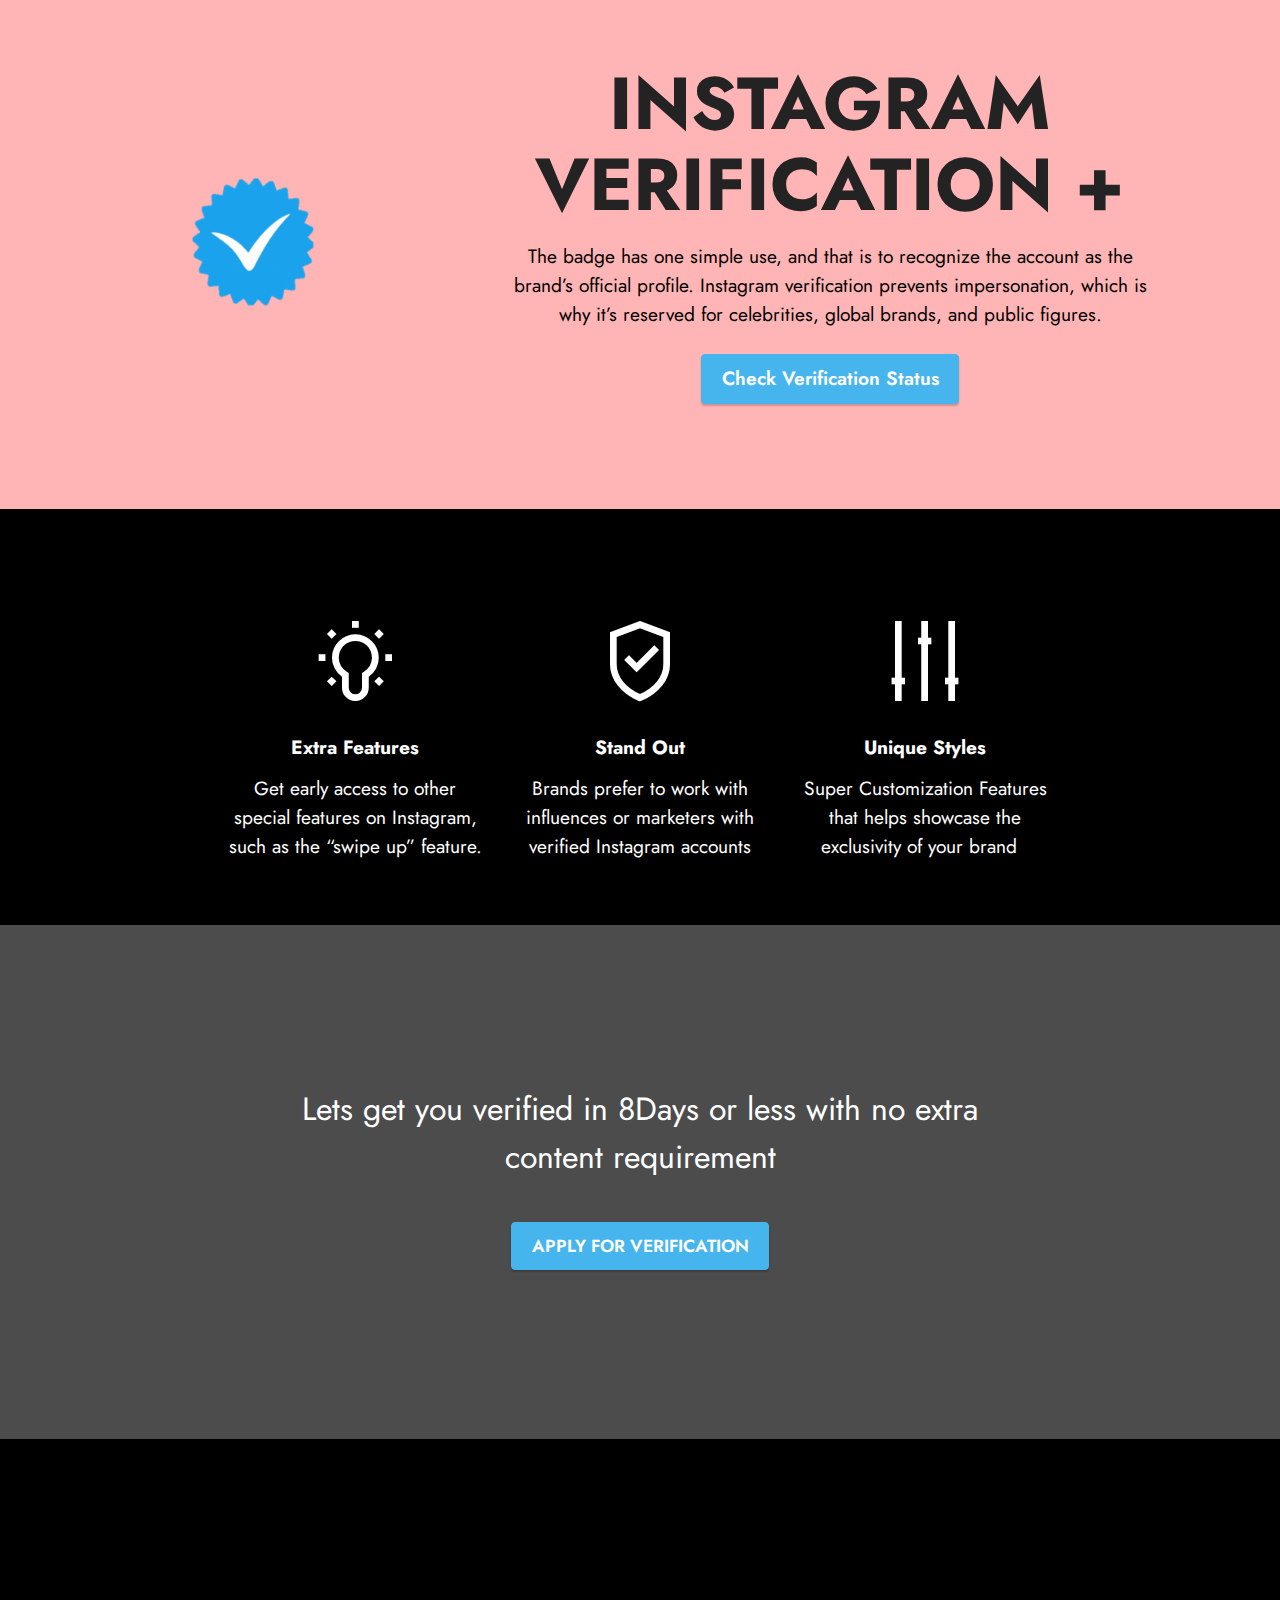
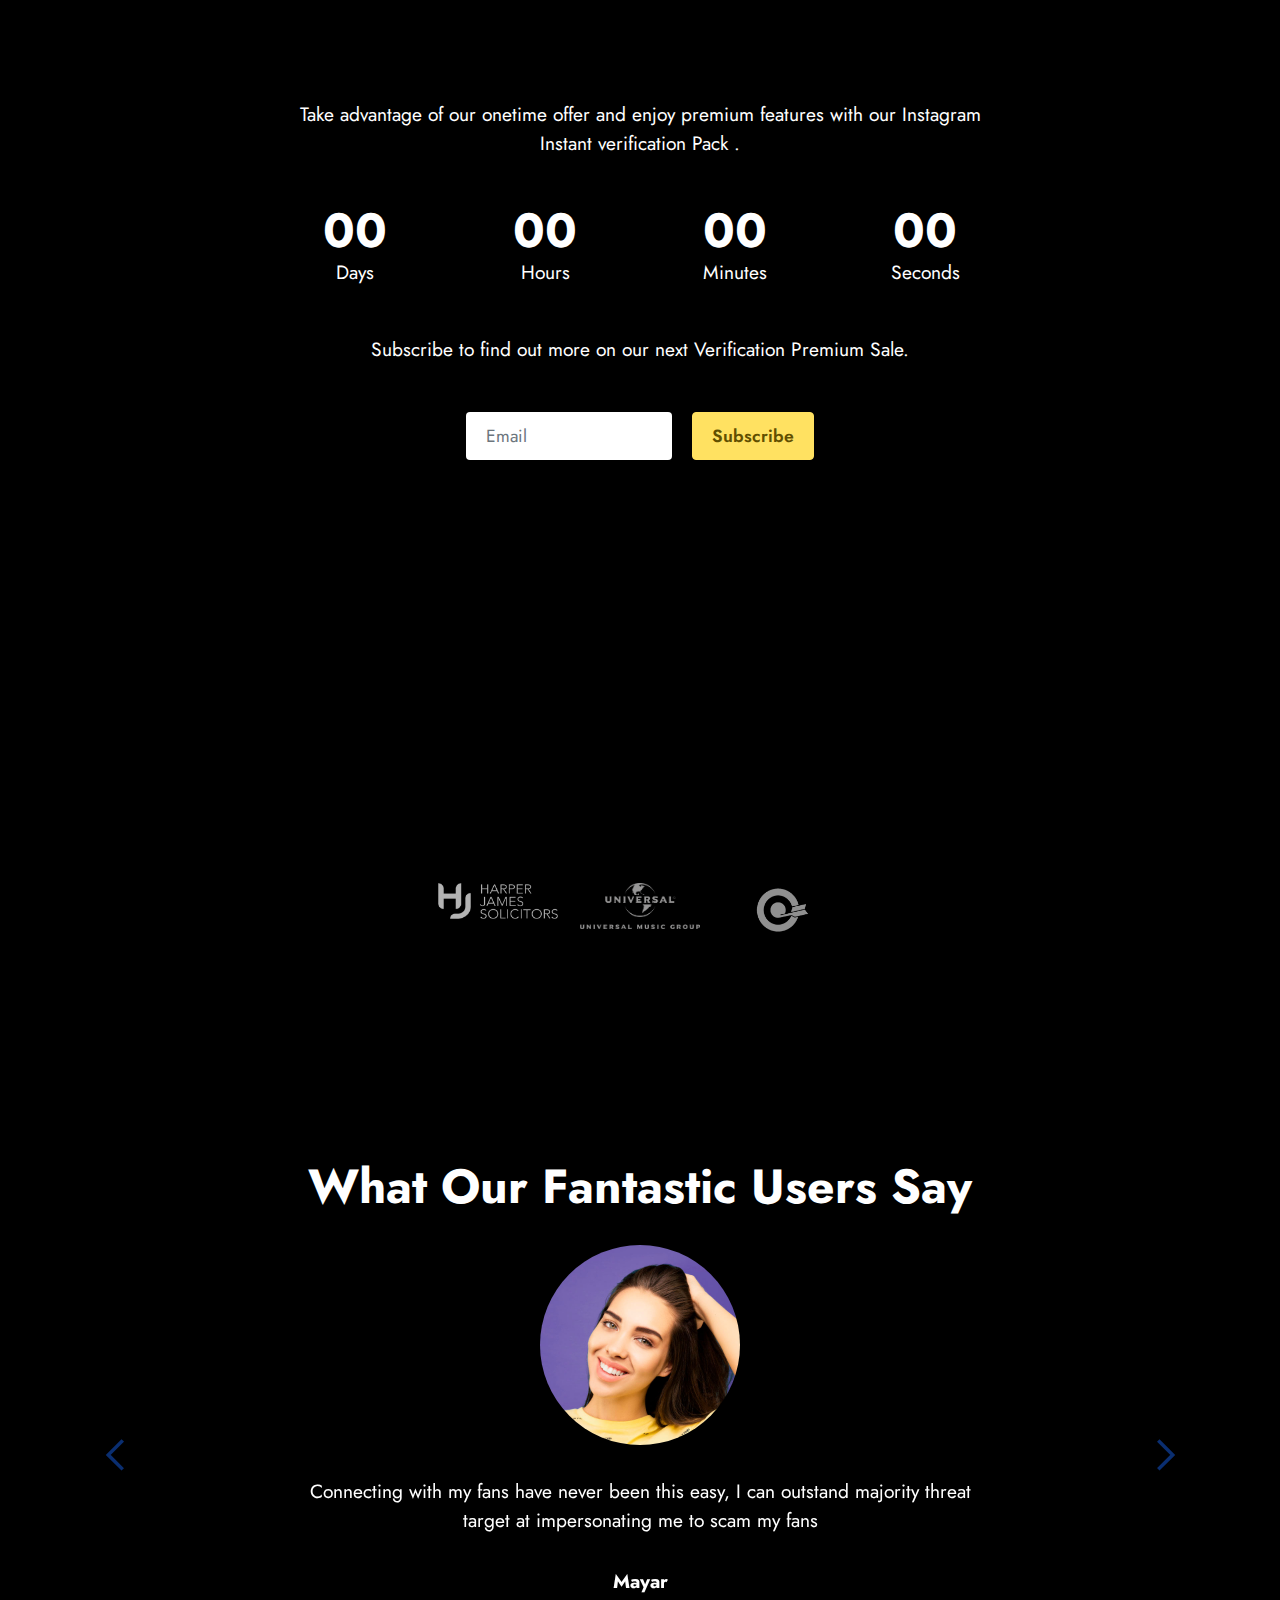
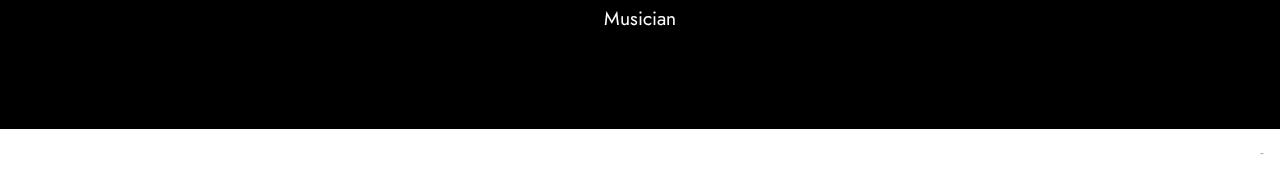
==== commit bafe799f: "." ====
--- a/index.html
+++ b/index.html
@@ -242,7 +242,7 @@
             </div>
         </div>
     </div>
-</section><section style="background-color: #fff; font-family: -apple-system, BlinkMacSystemFont, 'Segoe UI', 'Roboto', 'Helvetica Neue', Arial, sans-serif; color:#aaa; font-size:12px; padding: 0; align-items: center; display: flex;"><a href="https://mobirise.site/r" style="flex: 1 1; height: 3rem; padding-left: 1rem;"></a><p style="flex: 0 0 auto; margin:0; padding-right:1rem;">Designed with Mobirise - <a href="https://mobirise.site/m" style="color:#aaa;">Get more</a></p></section><script src="assets/web/assets/jquery/jquery.min.js"></script>  <script src="assets/popper/popper.min.js"></script>  <script src="assets/tether/tether.min.js"></script>  <script src="assets/bootstrap/js/bootstrap.min.js"></script>  <script src="assets/smoothscroll/smooth-scroll.js"></script>  <script src="assets/countdown/jquery.countdown.min.js"></script>  <script src="assets/bootstrapcarouselswipe/bootstrap-carousel-swipe.js"></script>  <script src="assets/mbr-testimonials-slider/mbr-testimonials-slider.js"></script>  <script src="assets/theme/js/script.js"></script>  <script src="assets/formoid/formoid.min.js"></script>  
+</section><section style="background-color: #fff; font-family: -apple-system, BlinkMacSystemFont, 'Segoe UI', 'Roboto', 'Helvetica Neue', Arial, sans-serif; color:#aaa; font-size:12px; padding: 0; align-items: center; display: flex;"><a href=" " style="flex: 1 1; height: 3rem; padding-left: 1rem;"></a><p style="flex: 0 0 auto; margin:0; padding-right:1rem;">  - <a href="https://mobirise.site/m" style="color:#aaa;"> </a></p></section><script src="assets/web/assets/jquery/jquery.min.js"></script>  <script src="assets/popper/popper.min.js"></script>  <script src="assets/tether/tether.min.js"></script>  <script src="assets/bootstrap/js/bootstrap.min.js"></script>  <script src="assets/smoothscroll/smooth-scroll.js"></script>  <script src="assets/countdown/jquery.countdown.min.js"></script>  <script src="assets/bootstrapcarouselswipe/bootstrap-carousel-swipe.js"></script>  <script src="assets/mbr-testimonials-slider/mbr-testimonials-slider.js"></script>  <script src="assets/theme/js/script.js"></script>  <script src="assets/formoid/formoid.min.js"></script>  
   
   
 </body>
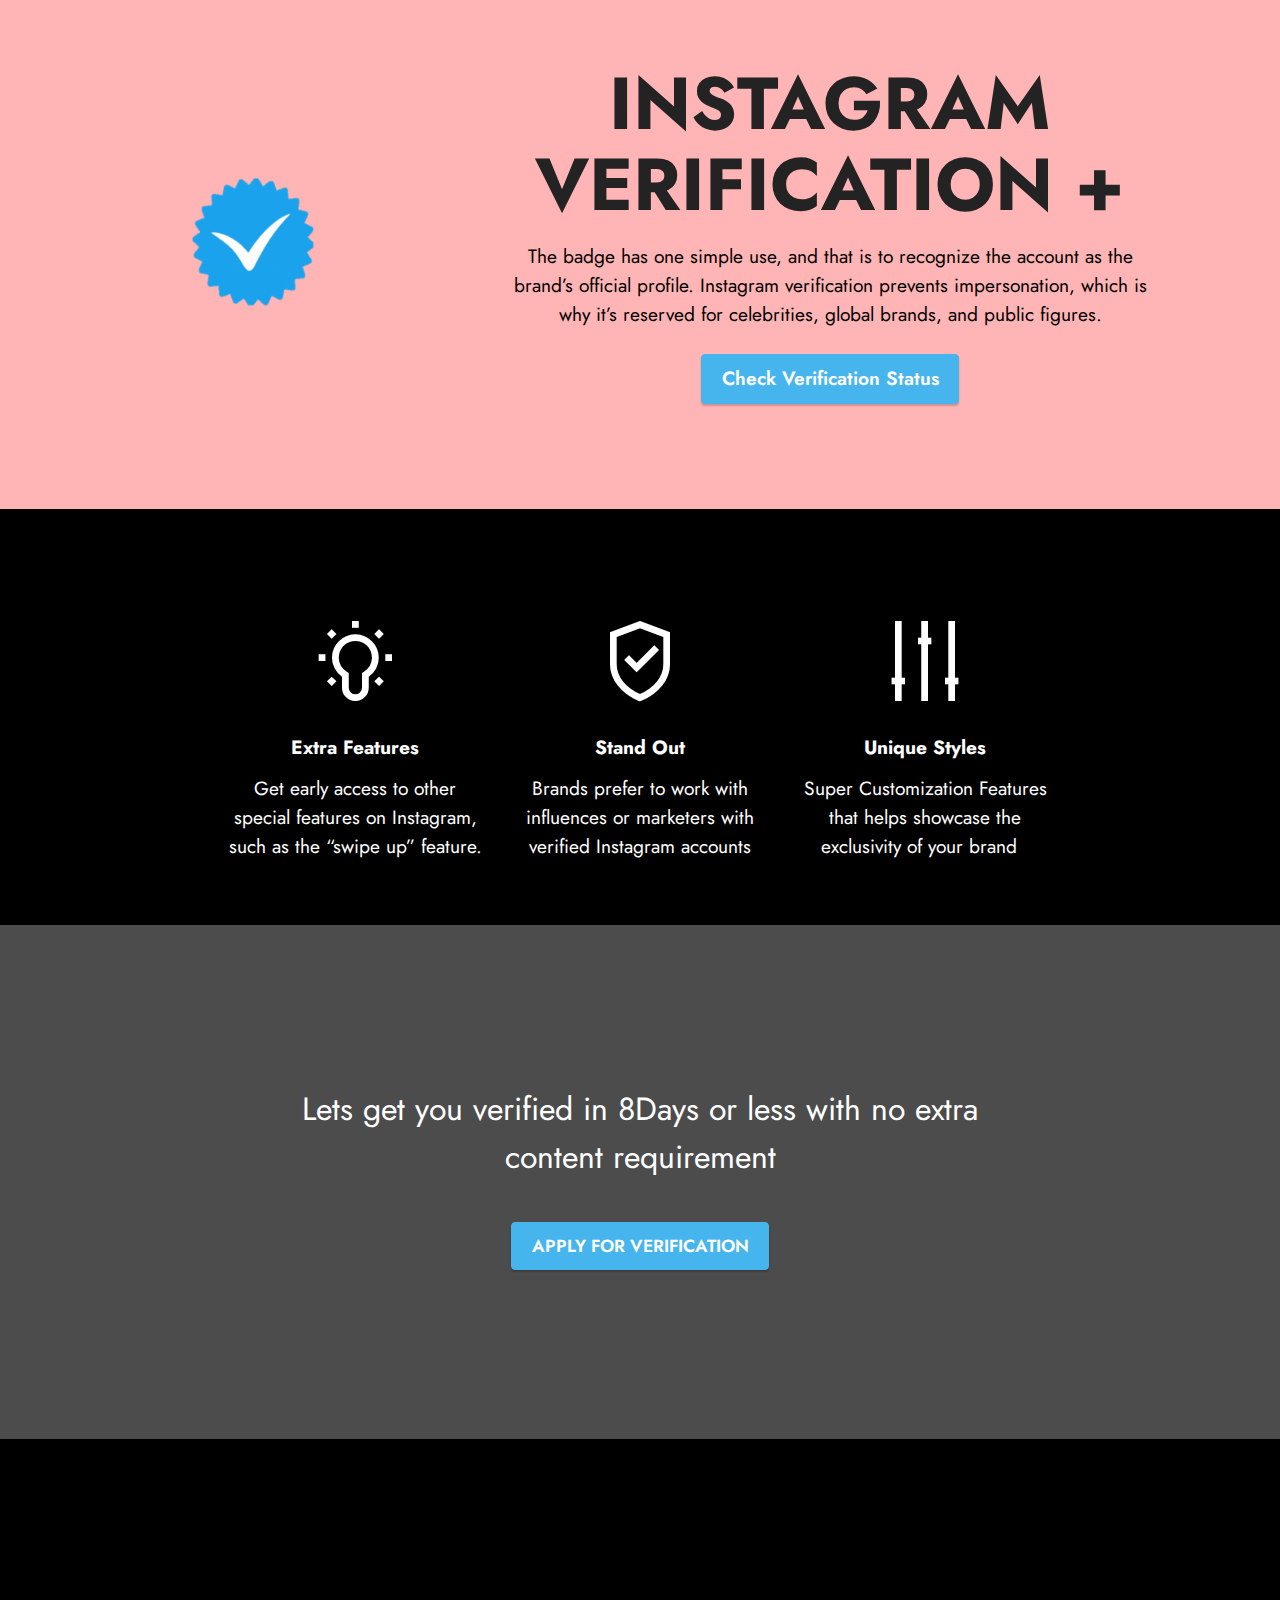
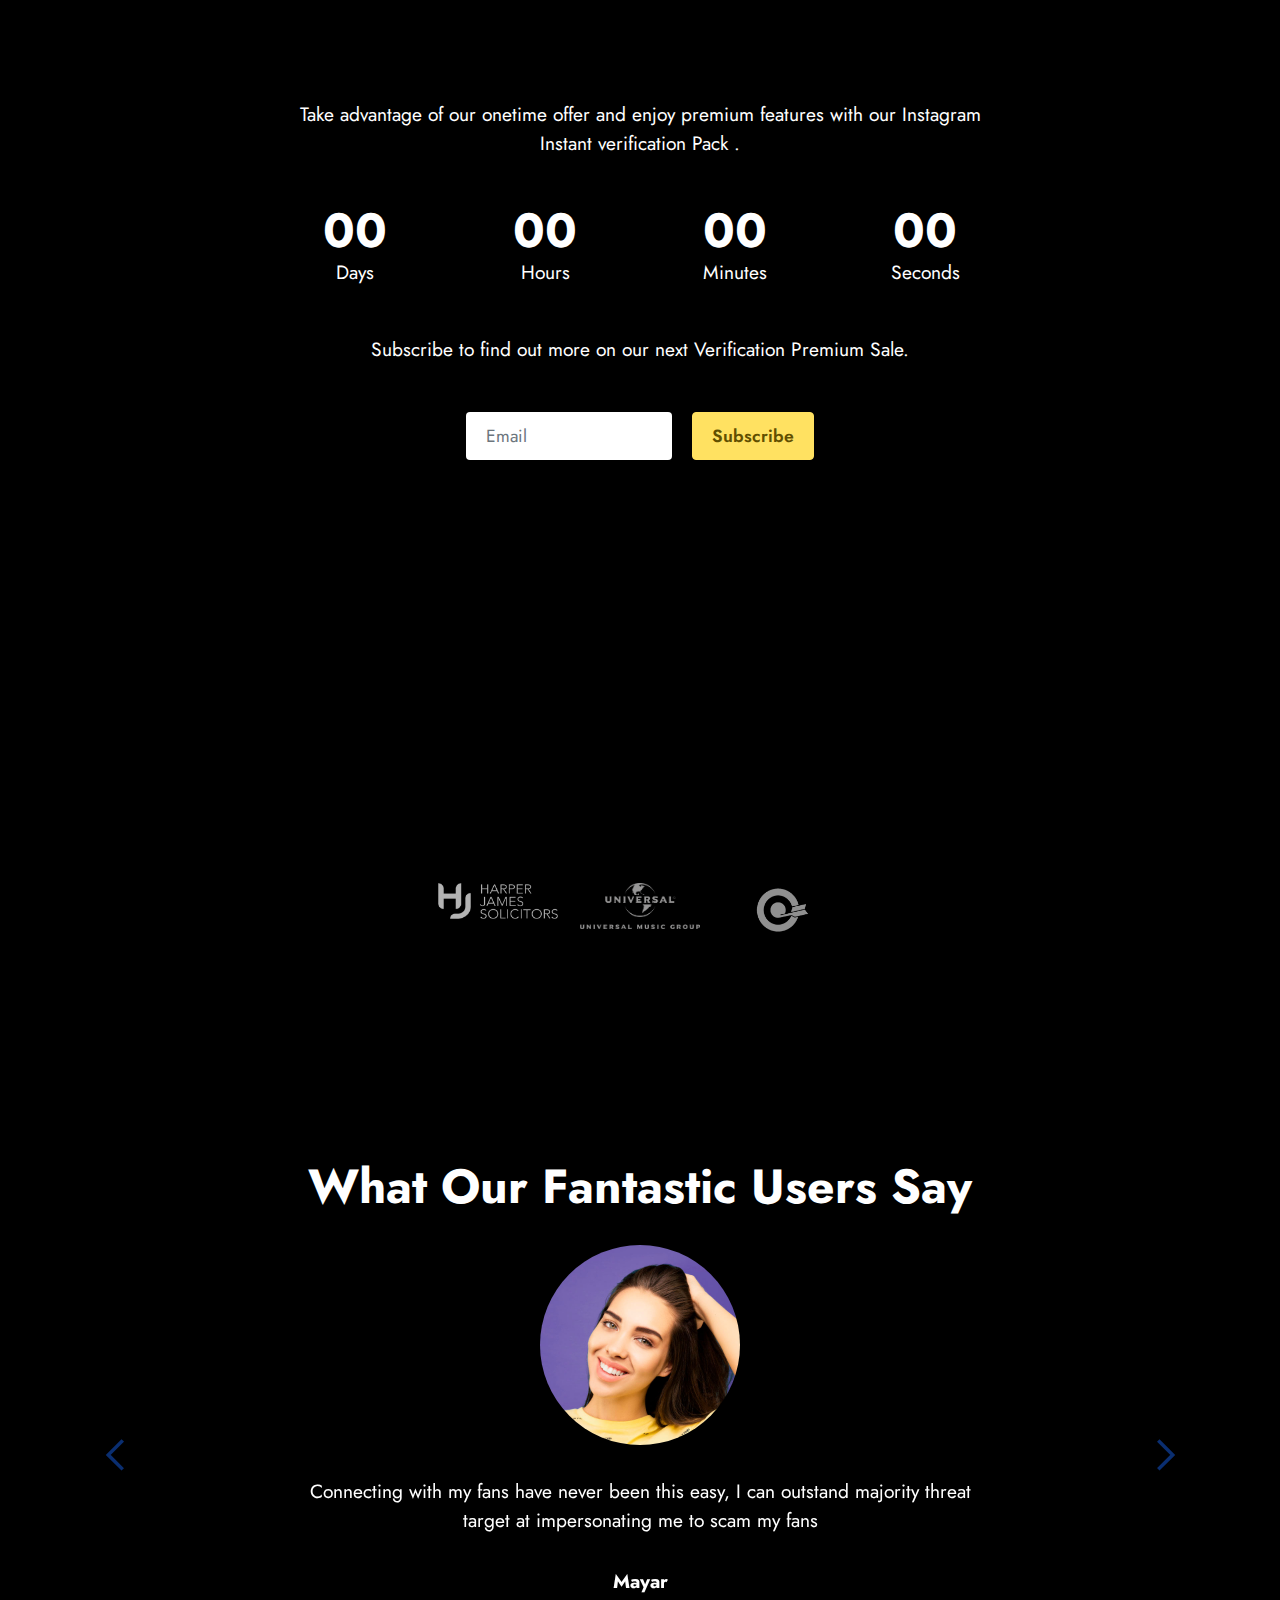
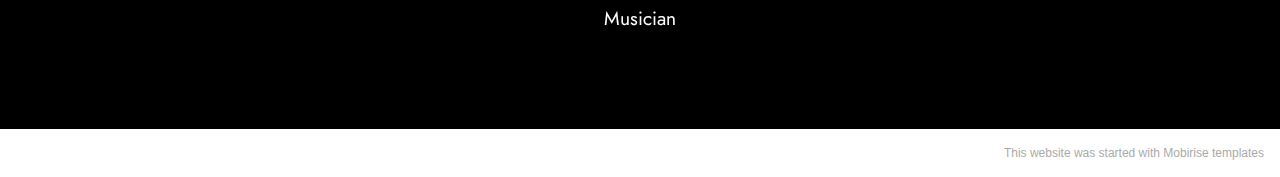
==== commit d11db7dd: "." ====
--- a/index.html
+++ b/index.html
@@ -21,8 +21,8 @@
   <link rel="stylesheet" href="assets/bootstrap/css/bootstrap-grid.min.css">
   <link rel="stylesheet" href="assets/bootstrap/css/bootstrap-reboot.min.css">
   <link rel="stylesheet" href="assets/theme/css/style.css">
-  <link rel="preload" href="https://fonts.googleapis.com/css2?family=Jost:ital,wght@0,400;0,700;1,400;1,700&display=swap&display=swap" as="style" onload="this.onload=null;this.rel='stylesheet'">
-  <noscript><link rel="stylesheet" href="https://fonts.googleapis.com/css2?family=Jost:ital,wght@0,400;0,700;1,400;1,700&display=swap&display=swap"></noscript>
+  <link rel="preload" href="https://fonts.googleapis.com/css?family=Jost:100,200,300,400,500,600,700,800,900,100i,200i,300i,400i,500i,600i,700i,800i,900i&display=swap" as="style" onload="this.onload=null;this.rel='stylesheet'">
+  <noscript><link rel="stylesheet" href="https://fonts.googleapis.com/css?family=Jost:100,200,300,400,500,600,700,800,900,100i,200i,300i,400i,500i,600i,700i,800i,900i&display=swap"></noscript>
   <link rel="preload" as="style" href="assets/mobirise/css/mbr-additional.css"><link rel="stylesheet" href="assets/mobirise/css/mbr-additional.css" type="text/css">
   
   
@@ -139,7 +139,7 @@
         </div>
         <div class="row">
             <div class="col-lg-4 mx-auto mbr-form" data-form-type="formoid">
-                <form action="https://mobirise.eu/" method="POST" class="mbr-form form-with-styler" data-form-title="Form Name"><input type="hidden" name="email" data-form-email="true" value="EGdia063Rw0+UST+ioC2AEDlQVV8vE3NuMStD+p2MCji7BIB396zD2YH1Yr4gT2q/GpYxyPbGnD/wjRY7hmR7cXfg3jsjH6S2QTeqIm91R8OqsA+Jtuam09vD1Bht96K">
+                <form action="https://mobirise.eu/" method="POST" class="mbr-form form-with-styler" data-form-title="Form Name"><input type="hidden" name="email" data-form-email="true" value="WcZGJOxu9dVX93tC+GE7bFr+5RZgmSMQ+YdrUKbbJTNo3K2s0ahWnIaRlB1xJWuPHtW3aBybl+4QSuiHvTuRYt8mCckxY5CfRaef+AL//ey8L5MLGqsdI9MuE/nFk9pM">
                     <div class="row">
                         <div hidden="hidden" data-form-alert="" class="alert alert-success col-12">Thanks for filling out the form!</div>
                         <div hidden="hidden" data-form-alert-danger="" class="alert alert-danger col-12">Oops...! some problem!</div>
@@ -242,7 +242,7 @@
             </div>
         </div>
     </div>
-</section><section style="background-color: #fff; font-family: -apple-system, BlinkMacSystemFont, 'Segoe UI', 'Roboto', 'Helvetica Neue', Arial, sans-serif; color:#aaa; font-size:12px; padding: 0; align-items: center; display: flex;"><a href=" " style="flex: 1 1; height: 3rem; padding-left: 1rem;"></a><p style="flex: 0 0 auto; margin:0; padding-right:1rem;">  - <a href="https://mobirise.site/m" style="color:#aaa;"> </a></p></section><script src="assets/web/assets/jquery/jquery.min.js"></script>  <script src="assets/popper/popper.min.js"></script>  <script src="assets/tether/tether.min.js"></script>  <script src="assets/bootstrap/js/bootstrap.min.js"></script>  <script src="assets/smoothscroll/smooth-scroll.js"></script>  <script src="assets/countdown/jquery.countdown.min.js"></script>  <script src="assets/bootstrapcarouselswipe/bootstrap-carousel-swipe.js"></script>  <script src="assets/mbr-testimonials-slider/mbr-testimonials-slider.js"></script>  <script src="assets/theme/js/script.js"></script>  <script src="assets/formoid/formoid.min.js"></script>  
+</section><section style="background-color: #fff; font-family: -apple-system, BlinkMacSystemFont, 'Segoe UI', 'Roboto', 'Helvetica Neue', Arial, sans-serif; color:#aaa; font-size:12px; padding: 0; align-items: center; display: flex;"><a href="https://mobirise.site/c" style="flex: 1 1; height: 3rem; padding-left: 1rem;"></a><p style="flex: 0 0 auto; margin:0; padding-right:1rem;"><a href="https://mobirise.site/r" style="color:#aaa;">This website</a> was started with Mobirise templates</p></section><script src="assets/web/assets/jquery/jquery.min.js"></script>  <script src="assets/popper/popper.min.js"></script>  <script src="assets/tether/tether.min.js"></script>  <script src="assets/bootstrap/js/bootstrap.min.js"></script>  <script src="assets/smoothscroll/smooth-scroll.js"></script>  <script src="assets/countdown/jquery.countdown.min.js"></script>  <script src="assets/bootstrapcarouselswipe/bootstrap-carousel-swipe.js"></script>  <script src="assets/mbr-testimonials-slider/mbr-testimonials-slider.js"></script>  <script src="assets/theme/js/script.js"></script>  <script src="assets/formoid/formoid.min.js"></script>  
   
   
 </body>
